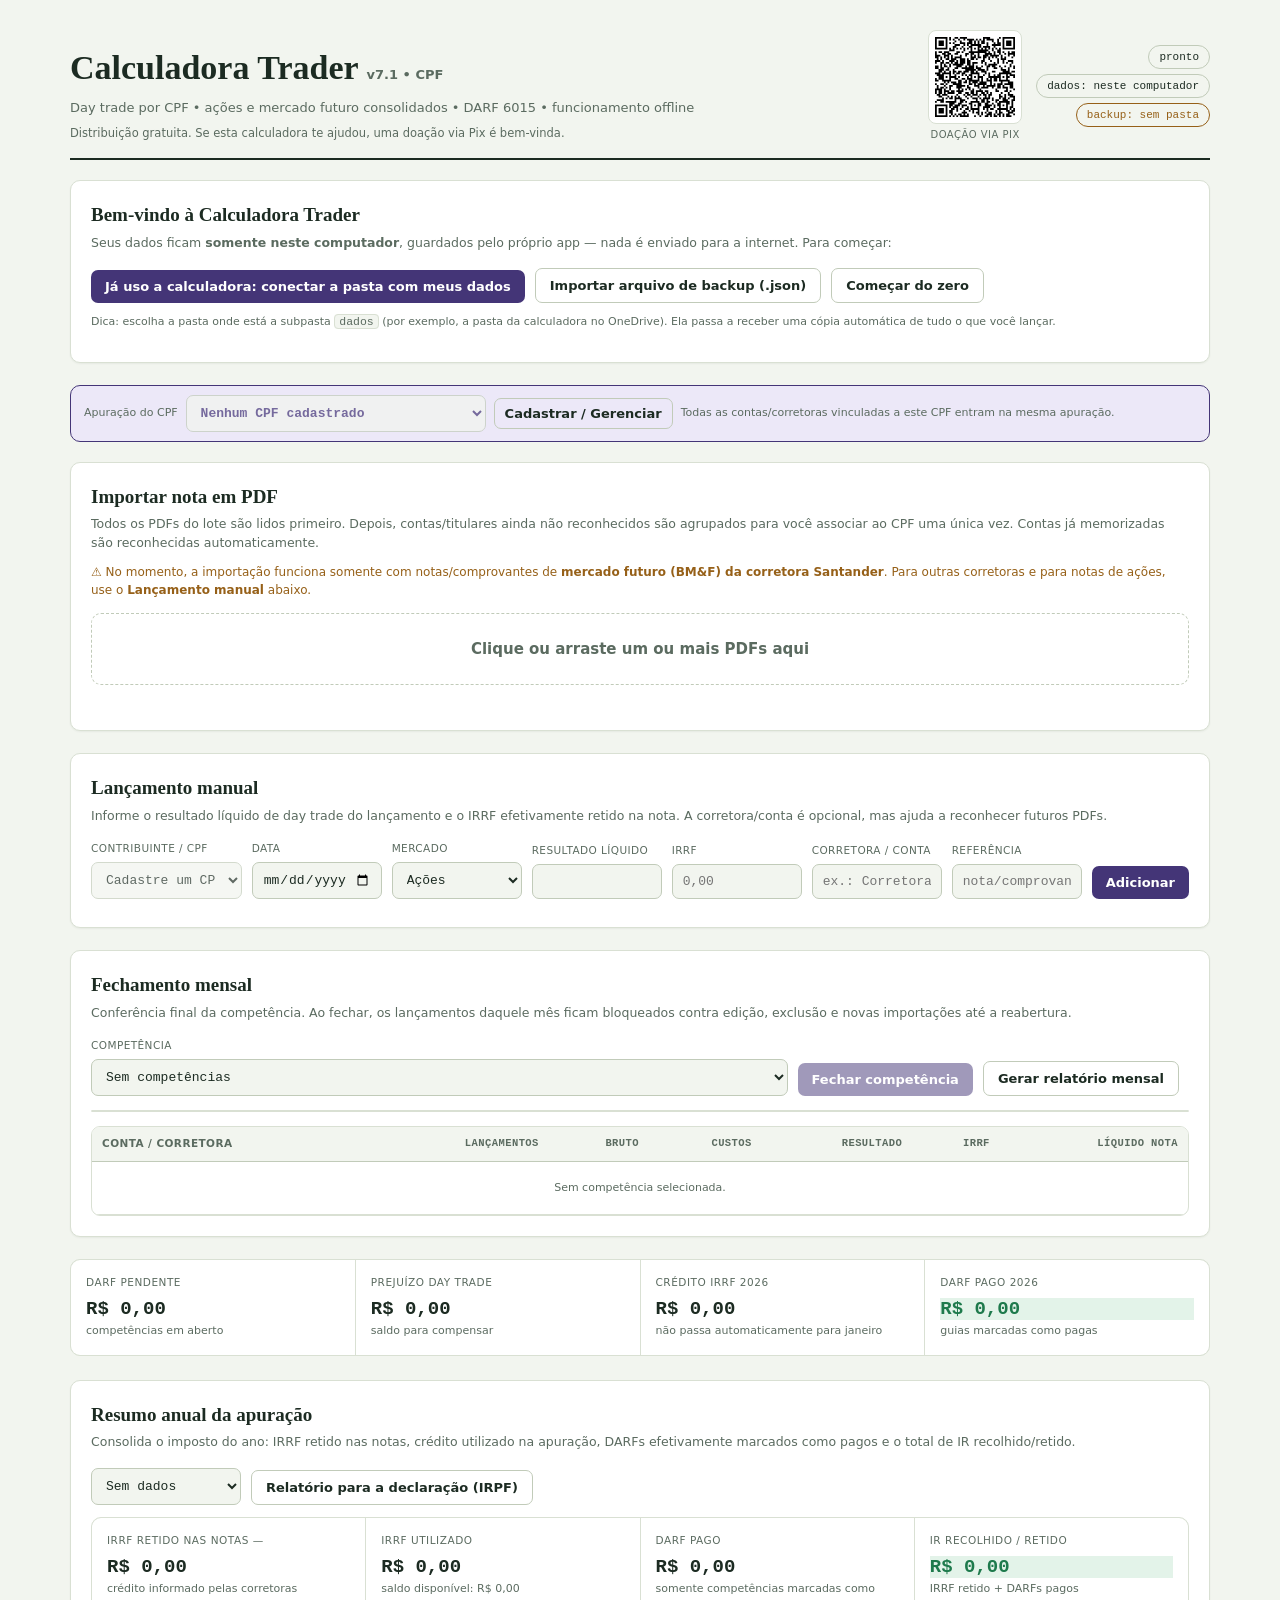
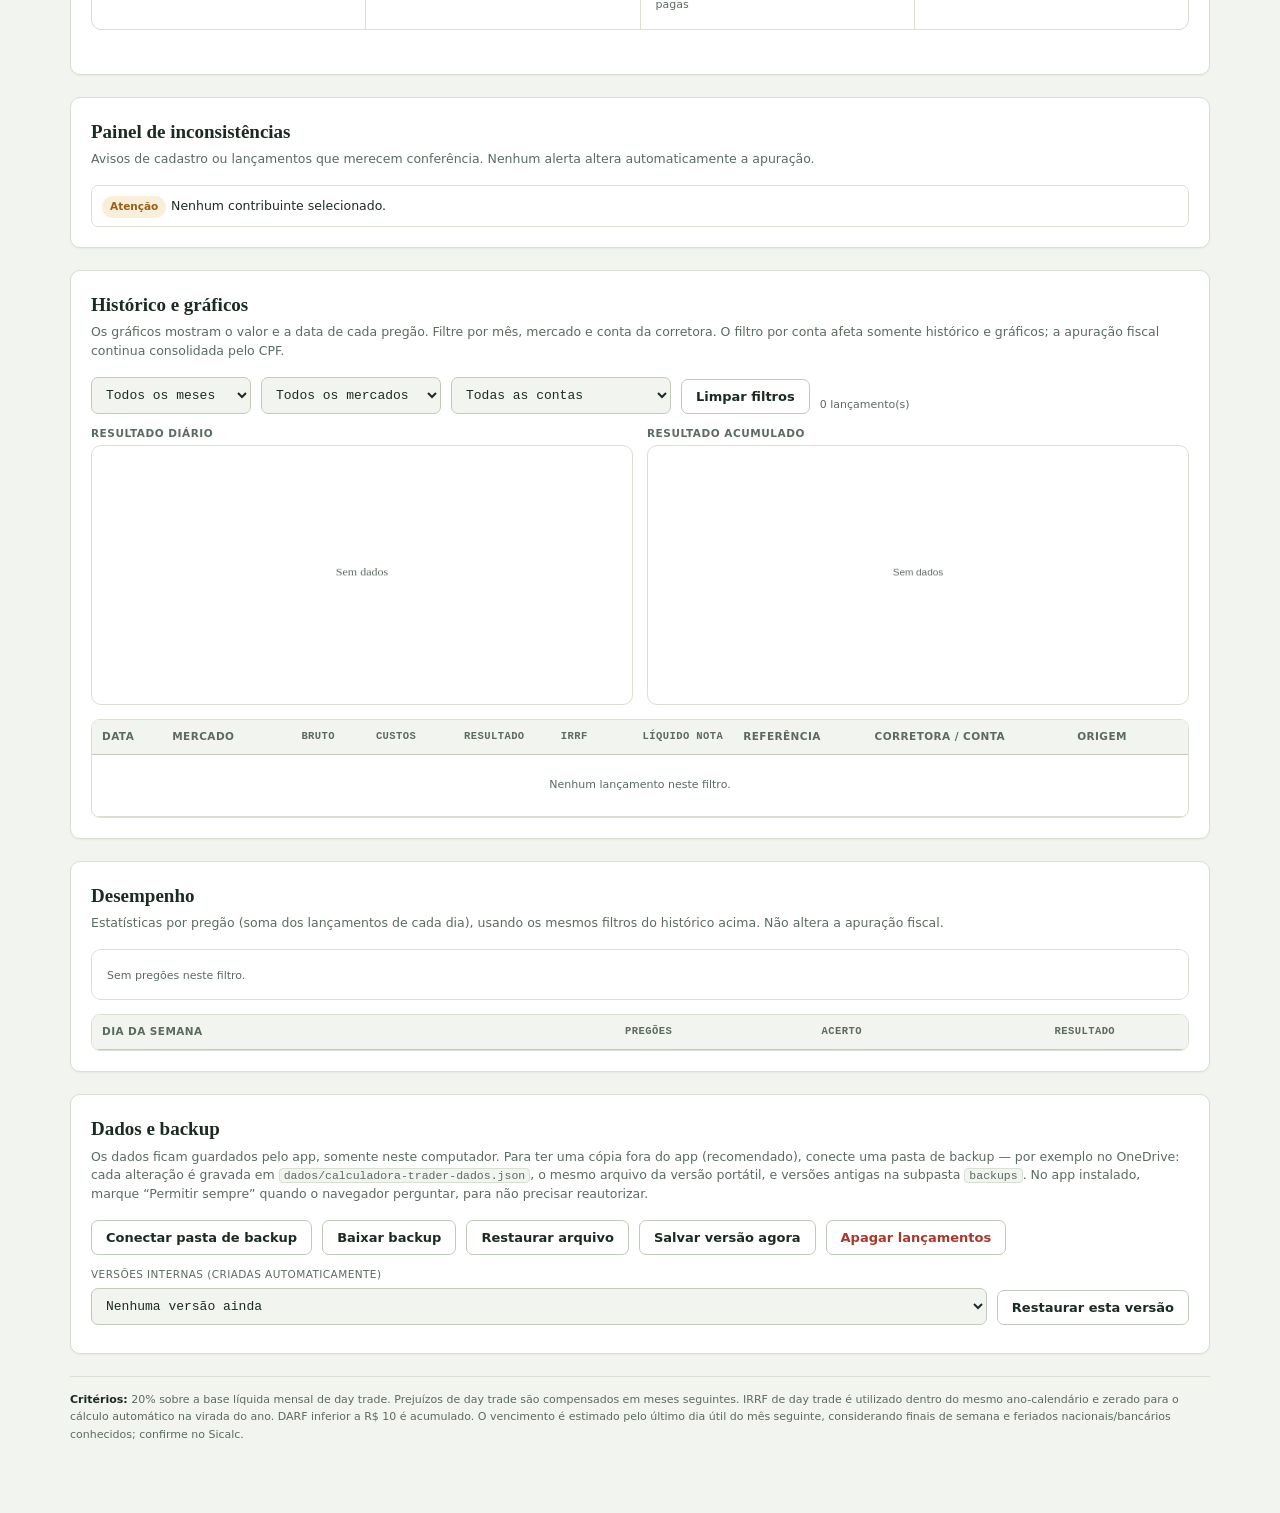
==== index.html @ 31ff2807 "Aviso no app: importação de PDF só funciona com a Santander (BM&F) Co-Authored-By: Claude Opus 5.5 <" ====
<!doctype html>
<html lang="pt-BR">
<head>
<meta charset="utf-8">
<meta name="viewport" content="width=device-width, initial-scale=1">
<title>Calculadora Trader</title>
<meta name="description" content="Apuração mensal de IR sobre day trade (ações e mercado futuro) e DARF 6015. Funciona offline; os dados ficam só no seu computador.">
<meta name="theme-color" content="#443577">
<link rel="manifest" href="manifest.webmanifest">
<link rel="icon" href="icons/icon-192.png" type="image/png">
<link rel="apple-touch-icon" href="icons/icon-192.png">
<link rel="stylesheet" href="css/app.css">
<script defer src="js/vendor/qrcode.js"></script>
<script defer src="js/vendor/pdf.min.js"></script>
<script defer src="js/util.js"></script>
<script defer src="js/state.js"></script>
<script defer src="js/fiscal.js"></script>
<script defer src="js/pdf-parser.js"></script>
<script defer src="js/reports.js"></script>
<script defer src="js/charts.js"></script>
<script defer src="js/performance.js"></script>
<script defer src="js/storage.js"></script>
<script defer src="js/ui.js"></script>
<script defer src="js/app.js"></script>
</head>
<body>
<div id="v3app">
<div class="top">
  <div style="flex:1;min-width:280px">
    <h1>Calculadora Trader <span style="font:600 13px var(--font-body);color:var(--ink-muted)">v7.1 • CPF</span></h1>
    <p class="sub">Day trade por CPF • ações e mercado futuro consolidados • DARF 6015 • funcionamento offline</p>
    <p class="sub" style="margin-top:7px;font-size:11.5px">Distribuição gratuita. Se esta calculadora te ajudou, uma doação via Pix é bem-vinda.</p>
  </div>
  <div style="display:flex;align-items:center;gap:14px">
    <div class="pix-block">
      <span id="v4-pix-qr" class="pix-qr" title="Doação via Pix"></span>
      <span class="hint">Doação via Pix</span>
    </div>
    <div style="display:flex;flex-direction:column;gap:5px;align-items:flex-end">
      <span class="pill" id="v3-top-status">pronto</span>
      <span class="pill" id="storage-status" title="Local onde os dados principais estão sendo gravados">dados: neste computador</span>
      <span class="pill" id="backup-status">backup: sem pasta</span>
      <button type="button" class="primary" id="install-btn" style="display:none;padding:6px 12px">Instalar app</button>
    </div>
  </div>
</div>
<div id="update-banner" class="activebar" style="display:none;justify-content:space-between"><span><strong>Nova versão disponível.</strong> <span class="small">Seus dados não são afetados.</span></span><button type="button" class="primary" id="update-btn">Atualizar agora</button></div>
<div id="due-banner" style="display:none;margin-bottom:20px"></div>
<div id="folder-banner" class="activebar" style="display:none;justify-content:space-between;border-color:var(--warning);background:var(--warning-soft)"><span><strong>Backup na pasta pausado.</strong> <span class="small">Seus dados estão salvos no app. Autorize a pasta para retomar a cópia automática — escolha <strong>“Permitir em todas as visitas”</strong> para não perguntar de novo.</span></span><button type="button" class="primary" id="folder-banner-btn">Autorizar pasta</button></div>
<section class="card" id="welcome" style="display:none">
  <h2>Bem-vindo à Calculadora Trader</h2>
  <p class="desc">Seus dados ficam <strong>somente neste computador</strong>, guardados pelo próprio app — nada é enviado para a internet. Para começar:</p>
  <div class="row">
    <button type="button" class="primary" id="welcome-folder">Já uso a calculadora: conectar a pasta com meus dados</button>
    <button type="button" class="ghost" id="welcome-file">Importar arquivo de backup (.json)</button>
    <button type="button" class="ghost" id="welcome-new">Começar do zero</button>
  </div>
  <p class="small" style="margin-top:10px">Dica: escolha a pasta onde está a subpasta <code>dados</code> (por exemplo, a pasta da calculadora no OneDrive). Ela passa a receber uma cópia automática de tudo o que você lançar.</p>
</section>
<div class="activebar" id="activebar" style="display:none"><span class="small">Apuração do CPF</span><select id="active-person"></select><button type="button" class="ghost" id="manage-people" style="padding:7px 10px;white-space:nowrap">Cadastrar / Gerenciar</button><span class="small">Todas as contas/corretoras vinculadas a este CPF entram na mesma apuração.</span></div>
<div id="people-modal" style="display:none;position:fixed;inset:0;z-index:500;background:rgba(0,0,0,.46);overflow:auto;padding:20px">
  <div style="width:calc(100% - 12px);max-width:960px;margin:24px auto;background:var(--paper-raised);border:1px solid var(--line);border-radius:10px;box-shadow:0 18px 55px rgba(0,0,0,.25)">
    <div style="display:flex;align-items:center;justify-content:space-between;gap:12px;padding:14px 16px;border-bottom:1px solid var(--line)">
      <div>
        <h2 style="margin:0;font-size:18px">Contribuintes / CPF</h2>
        <div class="small" style="margin-top:3px">Cadastro e gerenciamento dos contribuintes e das contas reconhecidas.</div>
      </div>
      <button type="button" class="ghost" id="people-close">Fechar</button>
    </div>
    <div style="padding:16px">
      <form id="person-form" class="row">
        <input type="hidden" id="p-edit-id">
        <div class="field" style="flex:2"><label>Nome</label><input id="p-name" required placeholder="Nome completo"></div>
        <div class="field"><label>CPF</label><input id="p-cpf" required maxlength="14" inputmode="numeric" placeholder="000.000.000-00"></div>
        <button class="primary" id="person-submit">Cadastrar</button>
        <button type="button" class="ghost" id="person-cancel" style="display:none">Cancelar</button>
      </form>
      <div id="people-msg" class="status"></div>
      <div class="scroll" style="margin-top:14px">
        <table>
          <thead><tr><th>Contribuinte</th><th>CPF</th><th>Contas reconhecidas</th><th></th></tr></thead>
          <tbody id="people-body"></tbody>
        </table>
      </div>
    </div>
  </div>
</div>
<section class="card"><h2>Importar nota em PDF</h2><p class="desc">Todos os PDFs do lote são lidos primeiro. Depois, contas/titulares ainda não reconhecidos são agrupados para você associar ao CPF uma única vez. Contas já memorizadas são reconhecidas automaticamente.</p><div class="warningline" style="font-size:12px;margin:-6px 0 14px">⚠ No momento, a importação funciona somente com notas/comprovantes de <strong>mercado futuro (BM&amp;F) da corretora Santander</strong>. Para outras corretoras e para notas de ações, use o <strong>Lançamento manual</strong> abaixo.</div><div class="drop" id="drop"><strong>Clique ou arraste um ou mais PDFs aqui</strong><input id="pdf-input" type="file" accept="application/pdf,.pdf" multiple hidden></div><div id="pdf-status" class="status"></div>
<div id="assoc-wrap" style="display:none;margin-top:16px">
  <div style="display:flex;justify-content:space-between;gap:10px;align-items:center;flex-wrap:wrap;margin-bottom:10px">
    <div><strong>Associar contas ao CPF</strong><div class="small">Uma associação vale para todos os PDFs deste mesmo titular/conta no lote e fica memorizada para as próximas importações.</div></div>
    <button type="button" class="primary" id="assoc-confirm">Confirmar associações</button>
  </div>
  <div class="scroll"><table><thead><tr><th>Titular encontrado</th><th>Conta encontrada</th><th>PDFs</th><th>Associar ao CPF</th></tr></thead><tbody id="assoc-body"></tbody></table></div>
</div>
<div id="staging-wrap" style="display:none;margin-top:15px"><div class="row" style="justify-content:space-between;margin-bottom:10px"><strong>Revisar antes de adicionar</strong><div><button type="button" class="ghost" id="stage-clear">Descartar</button> <button type="button" class="primary" id="stage-commit">Adicionar</button></div></div><div class="scroll"><table><thead><tr><th>Arquivo / identificação</th><th>CPF</th><th>Data</th><th>Mercado</th><th class="num">Resultado</th><th class="num">IRRF</th><th>Referência</th><th></th></tr></thead><tbody id="stage-body"></tbody></table></div></div></section>
<section class="card"><h2>Lançamento manual</h2><p class="desc">Informe o resultado líquido de day trade do lançamento e o IRRF efetivamente retido na nota. A corretora/conta é opcional, mas ajuda a reconhecer futuros PDFs.</p><form id="entry-form" class="row"><div class="field" style="flex:1.5"><label>Contribuinte / CPF</label><select id="f-person" required></select></div><div class="field"><label>Data</label><input id="f-date" type="date" required></div><div class="field"><label>Mercado</label><select id="f-cat"><option value="acoes">Ações</option><option value="futuros">Mercado futuro</option></select></div><div class="field"><label>Resultado líquido</label><input id="f-result" type="number" step="0.01" required></div><div class="field"><label>IRRF</label><input id="f-irrf" type="number" step="0.01" placeholder="0,00"></div><div class="field" style="flex:1.2"><label>Corretora / conta</label><input id="f-account" placeholder="ex.: Corretora 123456"></div><div class="field" style="flex:1.2"><label>Referência</label><input id="f-ref" placeholder="nota/comprovante"></div><button id="entry-btn" class="primary">Adicionar</button></form><div id="entry-msg" class="status"></div></section>
<section class="card">
  <h2>Fechamento mensal</h2>
  <p class="desc">Conferência final da competência. Ao fechar, os lançamentos daquele mês ficam bloqueados contra edição, exclusão e novas importações até a reabertura.</p>
  <div class="row" style="margin-bottom:14px">
    <div class="field"><label>Competência</label><select id="close-month" style="min-width:170px"></select></div>
    <button type="button" class="primary" id="close-toggle">Fechar competência</button>
    <button type="button" class="ghost" id="close-darf">Gerar DARF</button>
    <button type="button" class="ghost" id="close-paid">Marcar pago</button>
    <button type="button" class="ghost" id="monthly-report">Gerar relatório mensal</button>
    <span id="close-status" class="small"></span>
  </div>
  <div class="stats" id="close-stats" style="margin-bottom:14px"></div>
  <div class="scroll"><table><thead><tr><th>Conta / corretora</th><th class="num">Lançamentos</th><th class="num">Bruto</th><th class="num">Custos</th><th class="num">Resultado</th><th class="num">IRRF</th><th class="num">Líquido nota</th></tr></thead><tbody id="account-summary"></tbody></table></div>
</section>

<div class="stats" id="stats"></div>

<section class="card">
  <h2>Resumo anual da apuração</h2>
  <p class="desc">Consolida o imposto do ano: IRRF retido nas notas, crédito utilizado na apuração, DARFs efetivamente marcados como pagos e o total de IR recolhido/retido.</p>
  <div class="row" style="margin-bottom:12px"><select id="irrf-year" style="max-width:150px"></select><button type="button" class="ghost" id="irpf-report">Relatório para a declaração (IRPF)</button></div>
  <div class="stats" id="irrf-stats"></div>
</section>

<section class="card">
  <h2>Painel de inconsistências</h2>
  <p class="desc">Avisos de cadastro ou lançamentos que merecem conferência. Nenhum alerta altera automaticamente a apuração.</p>
  <div id="issues-panel"></div>
</section>

<section class="card"><h2>Histórico e gráficos</h2><p class="desc">Os gráficos mostram o valor e a data de cada pregão. Filtre por mês, mercado e conta da corretora. O filtro por conta afeta somente histórico e gráficos; a apuração fiscal continua consolidada pelo CPF.</p><div class="row" style="margin-bottom:12px"><select id="flt-month" style="max-width:160px"></select><select id="flt-cat" style="max-width:180px"><option value="">Todos os mercados</option><option value="acoes">Ações</option><option value="futuros">Mercado futuro</option></select><select id="flt-account" style="max-width:220px"><option value="">Todas as contas</option></select><button type="button" id="flt-clear" class="ghost">Limpar filtros</button><span id="count" class="small"></span></div><div class="charts"><div><div class="charttitle">Resultado diário</div><div class="chartbox"><canvas id="chart-day"></canvas></div></div><div><div class="charttitle">Resultado acumulado</div><div class="chartbox"><canvas id="chart-cum"></canvas></div></div></div><div class="scroll" style="margin-top:14px"><table><thead><tr><th>Data</th><th>Mercado</th><th class="num">Bruto</th><th class="num">Custos</th><th class="num">Resultado</th><th class="num">IRRF</th><th class="num">Líquido nota</th><th>Referência</th><th>Corretora / conta</th><th>Origem</th><th></th></tr></thead><tbody id="history"></tbody></table></div></section>
<section class="card">
  <h2>Desempenho</h2>
  <p class="desc">Estatísticas por pregão (soma dos lançamentos de cada dia), usando os mesmos filtros do histórico acima. Não altera a apuração fiscal.</p>
  <div class="stats" id="perf-stats" style="margin-bottom:14px"></div>
  <div class="scroll"><table style="min-width:520px"><thead><tr><th>Dia da semana</th><th class="num">Pregões</th><th class="num">Acerto</th><th class="num">Resultado</th><th></th></tr></thead><tbody id="perf-week"></tbody></table></div>
</section>
<section class="card"><h2>Dados e backup</h2><p class="desc">Os dados ficam guardados pelo app, somente neste computador. Para ter uma cópia fora do app (recomendado), conecte uma pasta de backup — por exemplo no OneDrive: cada alteração é gravada em <code>dados/calculadora-trader-dados.json</code>, o mesmo arquivo da versão portátil, e versões antigas na subpasta <code>backups</code>. No app instalado, marque “Permitir sempre” quando o navegador perguntar, para não precisar reautorizar.</p>
<div class="row"><button class="ghost" id="folder-btn">Conectar pasta de backup</button><button class="ghost" id="folder-forget" style="display:none">Desconectar pasta</button><button class="ghost" id="backup-out">Baixar backup</button><button class="ghost" id="backup-in">Restaurar arquivo</button><button class="ghost" id="backup-now">Salvar versão agora</button><button class="danger" id="wipe">Apagar lançamentos</button><input id="backup-file" type="file" accept="application/json,.json" hidden></div>
<div class="row" style="margin-top:12px"><div class="field" style="flex:3"><label>Versões internas (criadas automaticamente)</label><select id="snap-select"></select></div><button type="button" class="ghost" id="snap-restore">Restaurar esta versão</button></div>
<div id="backup-msg" class="small" style="margin-top:8px"></div></section>
<footer class="small" style="border-top:1px solid var(--line);padding-top:14px"><strong>Critérios:</strong> 20% sobre a base líquida mensal de day trade. Prejuízos de day trade são compensados em meses seguintes. IRRF de day trade é utilizado dentro do mesmo ano-calendário e zerado para o cálculo automático na virada do ano. DARF inferior a R$ 10 é acumulado. O vencimento é estimado pelo último dia útil do mês seguinte, considerando finais de semana e feriados nacionais/bancários conhecidos; confirme no Sicalc.</footer>
<div class="tip" id="tip"></div>
</div>
<noscript>Ative o JavaScript para usar a Calculadora Trader.</noscript>
</body>
</html>
---- css/app.css ----
/* Calculadora Trader — estilos (tokens, base e layout da interface). */
  :root{
    --paper:#F2F5EF;
    --paper-raised:#FFFFFF;
    --ink:#1C2B22;
    --ink-muted:#5B6B60;
    --line:#D9E0D3;
    --line-strong:#C1CBB9;
    --accent:#443577;
    --accent-ink:#FFFFFF;
    --accent-soft:#ECE8F8;
    --good:#1E7A4C;
    --good-soft:#E3F3E9;
    --critical:#AA372B;
    --critical-soft:#FAEAE7;
    --warning:#966018;
    --warning-soft:#F8EEDA;
    --shadow: 0 1px 2px rgba(28,43,34,0.06);
    --radius: 10px;
    --font-display: Georgia, 'Iowan Old Style', 'Palatino Linotype', 'Times New Roman', serif;
    --font-body: 'Segoe UI', -apple-system, system-ui, Roboto, Helvetica, Arial, sans-serif;
    --font-mono: Consolas, 'SF Mono', 'Cascadia Mono', 'Courier New', monospace;
  }
  @media (prefers-color-scheme: dark){
    :root{
      --paper:#12160F;
      --paper-raised:#1A211A;
      --ink:#E6ECE2;
      --ink-muted:#93A08D;
      --line:#2B342A;
      --line-strong:#3A4538;
      --accent:#BBAAF0;
      --accent-ink:#181229;
      --accent-soft:#241E3D;
      --good:#68D19C;
      --good-soft:#152A20;
      --critical:#F0968A;
      --critical-soft:#331A17;
      --warning:#E7BE72;
      --warning-soft:#332A16;
      --shadow: 0 1px 2px rgba(0,0,0,0.35);
    }
  }

  *{ box-sizing:border-box; }
  html,body{ margin:0; padding:0; }
  body{
    background:var(--paper);
    color:var(--ink);
    font-family:var(--font-body);
    font-size:15px;
    line-height:1.5;
    -webkit-font-smoothing:antialiased;
  }
  @media (prefers-reduced-motion: reduce){
    *{ animation-duration:0.001ms !important; transition-duration:0.001ms !important; }
  }

  .wrap{ max-width:960px; margin:0 auto; padding:36px 20px 80px; }

  header.letterhead{
    border-bottom:2px solid var(--ink);
    padding-bottom:18px;
    margin-bottom:28px;
    display:flex;
    justify-content:space-between;
    align-items:flex-end;
    gap:16px;
    flex-wrap:wrap;
  }
  header.letterhead h1{
    font-family:var(--font-display);
    font-weight:700;
    font-size:clamp(28px,4vw,38px);
    margin:0 0 6px;
    text-wrap:balance;
    letter-spacing:-0.01em;
  }
  header.letterhead p{ margin:0; color:var(--ink-muted); font-size:13.5px; max-width:56ch; }
  header.letterhead p.donation-note{ margin-top:8px; font-size:12px; }
  .pix-block{
    display:flex;
    flex-direction:column;
    align-items:center;
    gap:3px;
    flex-shrink:0;
  }
  .pix-block .hint{ font-size:10px; text-transform:uppercase; letter-spacing:0.05em; }
  .pix-qr{
    display:block;
    line-height:0;
    background:#fff;
    padding:6px;
    border-radius:8px;
    border:1px solid var(--line);
  }
  .pix-qr svg{ width:80px; height:80px; display:block; }
  .status-pill{
    font-family:var(--font-mono);
    font-size:11.5px;
    letter-spacing:0.03em;
    text-transform:uppercase;
    padding:5px 10px;
    border-radius:999px;
    border:1px solid var(--line-strong);
    color:var(--ink-muted);
    white-space:nowrap;
    display:inline-flex;
    align-items:center;
    gap:6px;
  }
  .status-pill .dot{ width:6px; height:6px; border-radius:50%; background:var(--ink-muted); }
  .status-pill.ok .dot{ background:var(--good); }
  .status-pill.ok{ color:var(--good); border-color:var(--good); }
  .status-pill.err .dot{ background:var(--critical); }
  .status-pill.err{ color:var(--critical); border-color:var(--critical); }

  .titular-bar{
    display:flex;
    align-items:center;
    gap:8px;
    flex-wrap:wrap;
    background:var(--accent-soft);
    border:1px solid var(--accent);
    border-radius:var(--radius);
    padding:8px 14px;
    margin-bottom:20px;
    font-size:13px;
  }
  .titular-bar select{ width:auto; font-weight:600; color:var(--accent); border-color:var(--accent); }
  .titular-bar .hint{ color:var(--ink-muted); }

  .stats{
    display:grid;
    grid-template-columns:repeat(4,1fr);
    gap:1px;
    background:var(--line);
    border:1px solid var(--line);
    border-radius:var(--radius);
    overflow:hidden;
    margin-bottom:28px;
  }
  .stat{ background:var(--paper-raised); padding:16px 16px 14px; min-width:0; }
  .stat .label{ font-size:11px; text-transform:uppercase; letter-spacing:0.05em; color:var(--ink-muted); margin-bottom:8px; }
  .stat .value{ font-family:var(--font-mono); font-variant-numeric:tabular-nums; font-size:20px; font-weight:600; white-space:nowrap; overflow:hidden; text-overflow:ellipsis; }
  .stat .value.good{ color:var(--good); }
  .stat .value.critical{ color:var(--critical); }
  .stat .sub{ font-size:11.5px; color:var(--ink-muted); margin-top:4px; }
  @media (max-width:680px){ .stats{ grid-template-columns:repeat(2,1fr); } }

  .card{
    background:var(--paper-raised);
    border:1px solid var(--line);
    border-radius:var(--radius);
    box-shadow:var(--shadow);
    padding:22px;
    margin-bottom:28px;
  }
  h2.section-title{ font-family:var(--font-display); font-size:19px; font-weight:700; margin:0 0 4px; }
  .section-sub{ color:var(--ink-muted); font-size:13px; margin:0 0 18px; }
  .section-sub code, .hint code{ font-family:var(--font-mono); background:var(--paper); border:1px solid var(--line); border-radius:4px; padding:1px 5px; font-size:12px; }

  .dropzone{
    border:1.5px dashed var(--line-strong);
    border-radius:var(--radius);
    padding:26px 20px;
    text-align:center;
    color:var(--ink-muted);
    font-size:13.5px;
    cursor:pointer;
    transition:border-color .15s, background .15s;
  }
  .dropzone:hover, .dropzone.dragover{ border-color:var(--accent); background:var(--accent-soft); color:var(--ink); }
  .dropzone strong{ color:var(--ink); }
  .dropzone input{ display:none; }

  #pdf-status{ font-size:12.5px; color:var(--ink-muted); margin-top:10px; min-height:1.4em; }
  #pdf-status.err{ color:var(--critical); }

  form#entry-form{
    display:grid;
    grid-template-columns:1.4fr 1.1fr 1fr 1.2fr 1.2fr 1.6fr auto;
    gap:12px;
    align-items:end;
  }
  @media (max-width:1100px){ form#entry-form{ grid-template-columns:1fr 1fr 1fr; } }
  @media (max-width:820px){ form#entry-form{ grid-template-columns:1fr 1fr; } }
  .field{ display:flex; flex-direction:column; gap:6px; min-width:0; }
  .field label{ font-size:11.5px; text-transform:uppercase; letter-spacing:0.04em; color:var(--ink-muted); }
  input, select{
    font-family:var(--font-mono);
    font-size:14px;
    padding:9px 10px;
    border:1px solid var(--line-strong);
    border-radius:7px;
    background:var(--paper);
    color:var(--ink);
    width:100%;
  }
  input:focus, select:focus, button:focus-visible{ outline:2px solid var(--accent); outline-offset:1px; }
  select{ font-family:var(--font-body); }
  .hint{ font-size:11px; color:var(--ink-muted); font-family:var(--font-body); }

  button{
    font-family:var(--font-body);
    font-weight:600;
    font-size:13.5px;
    border:none;
    border-radius:7px;
    padding:10px 16px;
    cursor:pointer;
  }
  button.primary{ background:var(--accent); color:var(--accent-ink); }
  button.primary:hover{ filter:brightness(1.06); }
  button.primary:disabled{ opacity:.5; cursor:not-allowed; }
  button.ghost{ background:transparent; border:1px solid var(--line-strong); color:var(--ink); padding:6px 10px; font-size:12.5px; font-weight:500; }
  button.ghost:hover{ border-color:var(--accent); color:var(--accent); }
  button.danger-ghost{ background:transparent; border:1px solid var(--line-strong); color:var(--critical); padding:6px 10px; font-size:12.5px; font-weight:500; }
  button.danger-ghost:hover{ border-color:var(--critical); background:var(--critical-soft); }

  .table-scroll{ overflow-x:auto; border:1px solid var(--line); border-radius:var(--radius); }
  table{ border-collapse:collapse; width:100%; min-width:760px; }
  thead th{
    text-align:left; font-size:11px; text-transform:uppercase; letter-spacing:0.04em;
    color:var(--ink-muted); padding:10px 12px; border-bottom:1px solid var(--line-strong);
    background:var(--paper); white-space:nowrap;
  }
  tbody td{ padding:8px 10px; border-bottom:1px solid var(--line); font-size:13.5px; vertical-align:middle; }
  tbody tr:last-child td{ border-bottom:none; }
  tbody tr:hover{ background:var(--paper); }
  td.num, th.num{ font-family:var(--font-mono); font-variant-numeric:tabular-nums; text-align:right; white-space:nowrap; }
  td.neg{ color:var(--critical); }
  td.pos{ color:var(--good); }
  td.nowrap{ white-space:nowrap; }

  .cat-chip{ display:inline-block; font-size:11px; font-weight:600; padding:2px 8px; border-radius:999px; text-transform:uppercase; letter-spacing:0.03em; }
  .cat-chip.acoes{ background:var(--accent-soft); color:var(--accent); }
  .cat-chip.futuros{ background:var(--warning-soft); color:var(--warning); }

  .origin-chip{ display:inline-block; font-size:10.5px; font-weight:600; padding:1px 7px; border-radius:999px; background:var(--paper); border:1px solid var(--line-strong); color:var(--ink-muted); }

  .badge{ display:inline-flex; align-items:center; gap:5px; font-size:11.5px; font-weight:600; padding:3px 9px; border-radius:999px; white-space:nowrap; }
  .badge.pago{ background:var(--good-soft); color:var(--good); }
  .badge.pendente{ background:var(--critical-soft); color:var(--critical); }
  .badge.minimo{ background:var(--warning-soft); color:var(--warning); }
  .badge.isento{ background:var(--paper); color:var(--ink-muted); border:1px solid var(--line-strong); }

  .row-actions{ display:flex; gap:6px; }
  .empty{ padding:28px 20px; text-align:center; color:var(--ink-muted); font-size:13.5px; }
  .toolbar{ display:flex; justify-content:space-between; align-items:center; gap:12px; margin-bottom:14px; flex-wrap:wrap; }
  .toolbar select{ width:auto; }

  .chart-row{ display:grid; grid-template-columns:1fr 1fr; gap:16px; margin-bottom:8px; }
  @media (max-width:720px){ .chart-row{ grid-template-columns:1fr; } }
  .chart-block{ min-width:0; }
  .chart-title{ font-size:11px; font-weight:600; color:var(--ink-muted); text-transform:uppercase; letter-spacing:0.05em; margin-bottom:6px; }
  .chart-wrap{
    border:1px solid var(--line);
    border-radius:var(--radius);
    padding:10px 6px 4px;
    background:var(--paper-raised);
  }
  .chart-wrap canvas{ display:block; width:100%; height:160px; cursor:crosshair; }
  .chart-legend{ display:flex; gap:14px; margin:8px 0 4px; font-size:11.5px; color:var(--ink-muted); }
  .legend-dot{ display:inline-block; width:9px; height:9px; border-radius:50%; margin:0 5px 0 0; vertical-align:middle; }
  .chart-tooltip{
    position:fixed;
    pointer-events:none;
    z-index:80;
    display:none;
    background:var(--ink);
    color:var(--paper-raised);
    font-family:var(--font-mono);
    font-size:12px;
    line-height:1.5;
    padding:6px 10px;
    border-radius:6px;
    box-shadow:0 6px 16px rgba(0,0,0,0.2);
    white-space:nowrap;
  }
  .chart-tooltip .tt-value{ font-weight:600; }

  .staging-warn{ font-size:11.5px; color:var(--warning); margin-top:3px; }
  .staging-file{ font-size:11px; color:var(--ink-muted); }

  .backup-row{ display:flex; gap:10px; flex-wrap:wrap; align-items:center; }
  #backup-status{ font-size:12.5px; color:var(--ink-muted); }
  #backup-status.err{ color:var(--critical); }
  #backup-status.ok{ color:var(--good); }

  footer{ border-top:1px solid var(--line); margin-top:8px; padding-top:18px; color:var(--ink-muted); font-size:12px; line-height:1.6; }
  footer strong{ color:var(--ink); }

  #v3app{max-width:1180px;margin:0 auto;padding:30px 20px 70px;font-family:'Segoe UI',system-ui,sans-serif;color:var(--ink);}
  #v3app *{box-sizing:border-box} #v3app h1{font-family:var(--font-display);font-size:34px;margin:0 0 5px}
  #v3app .top{display:flex;justify-content:space-between;gap:18px;align-items:flex-end;border-bottom:2px solid var(--ink);padding-bottom:16px;margin-bottom:20px;flex-wrap:wrap}
  #v3app .sub{color:var(--ink-muted);font-size:13px;margin:0} #v3app .pill{font:11px var(--font-mono);border:1px solid var(--line-strong);border-radius:999px;padding:5px 10px}
  #v3app .activebar{display:flex;gap:8px;align-items:center;flex-wrap:wrap;background:var(--accent-soft);border:1px solid var(--accent);border-radius:10px;padding:9px 13px;margin-bottom:20px}
  #v3app .activebar select{width:auto;min-width:300px;font-weight:600;color:var(--accent)}
  #v3app .stats{display:grid;grid-template-columns:repeat(4,1fr);gap:1px;background:var(--line);border:1px solid var(--line);border-radius:10px;overflow:hidden;margin-bottom:24px}
  #v3app .stat{background:var(--paper-raised);padding:15px}.stat .k{font-size:10.5px;text-transform:uppercase;letter-spacing:.05em;color:var(--ink-muted)}.stat .v{font:600 19px var(--font-mono);margin-top:7px}.stat .s{font-size:11px;color:var(--ink-muted);margin-top:3px}
  #v3app .card{background:var(--paper-raised);border:1px solid var(--line);border-radius:10px;padding:20px;margin-bottom:22px;box-shadow:var(--shadow)}
  #v3app h2{font-family:var(--font-display);font-size:19px;margin:0 0 4px} #v3app .desc{font-size:12.5px;color:var(--ink-muted);margin:0 0 16px}
  #v3app .row{display:flex;gap:10px;align-items:end;flex-wrap:wrap} #v3app .field{display:flex;flex-direction:column;gap:5px;min-width:130px;flex:1}.field label{font-size:10.5px;text-transform:uppercase;letter-spacing:.04em;color:var(--ink-muted)}
  #v3app input,#v3app select{font:13px var(--font-mono);padding:9px 10px;border:1px solid var(--line-strong);border-radius:7px;background:var(--paper);color:var(--ink);width:100%}
  #v3app button{font:600 13px var(--font-body);border:0;border-radius:7px;padding:9px 14px;cursor:pointer} #v3app .primary{background:var(--accent);color:var(--accent-ink)} #v3app .ghost{background:transparent;color:var(--ink);border:1px solid var(--line-strong)} #v3app .danger{background:transparent;color:var(--critical);border:1px solid var(--line-strong)}
  #v3app .scroll{overflow:auto;border:1px solid var(--line);border-radius:9px} #v3app table{border-collapse:collapse;width:100%;min-width:820px} #v3app th{font-size:10.5px;text-transform:uppercase;letter-spacing:.04em;text-align:left;color:var(--ink-muted);padding:9px 10px;background:var(--paper);border-bottom:1px solid var(--line-strong);white-space:nowrap} #v3app td{font-size:13px;padding:8px 10px;border-bottom:1px solid var(--line);vertical-align:middle} #v3app .num{text-align:right;font-family:var(--font-mono);white-space:nowrap}.pos{color:var(--good)}.neg{color:var(--critical)}
  #v3app .badge{display:inline-block;padding:3px 8px;border-radius:999px;font-size:10.5px;font-weight:600;white-space:nowrap}.ok{background:var(--good-soft);color:var(--good)}.bad{background:var(--critical-soft);color:var(--critical)}.warn{background:var(--warning-soft);color:var(--warning)}.neutral{background:var(--paper);border:1px solid var(--line-strong);color:var(--ink-muted)}
  #v3app .drop{border:1.5px dashed var(--line-strong);border-radius:10px;padding:24px;text-align:center;color:var(--ink-muted);cursor:pointer}.drop.drag{border-color:var(--accent);background:var(--accent-soft)} #v3app .status{font-size:12px;color:var(--ink-muted);margin-top:8px}.status.err{color:var(--critical)}
  #v3app .charts{display:grid;grid-template-columns:1fr 1fr;gap:14px} #v3app .chartbox{border:1px solid var(--line);border-radius:10px;padding:9px;background:var(--paper-raised)} #v3app .charttitle{font-size:10.5px;font-weight:700;text-transform:uppercase;letter-spacing:.05em;color:var(--ink-muted);margin-bottom:4px} #v3app canvas{display:block;width:100%;height:240px}
  #v3app .tip{position:fixed;z-index:9999;display:none;pointer-events:none;background:var(--ink);color:var(--paper-raised);font:12px var(--font-mono);padding:6px 9px;border-radius:6px;white-space:nowrap}
  #v3app .small{font-size:11px;color:var(--ink-muted)} #v3app .warningline{font-size:11px;color:var(--warning);margin-top:4px}
  @media(max-width:760px){#v3app .stats{grid-template-columns:1fr 1fr}#v3app .charts{grid-template-columns:1fr}#v3app .activebar select{min-width:0;width:100%}}
  #v3app .warn-pill{color:var(--warning);border-color:var(--warning)}
  #v3app code{font-family:var(--font-mono);font-size:11.5px;background:var(--paper);border:1px solid var(--line);border-radius:4px;padding:0 4px}
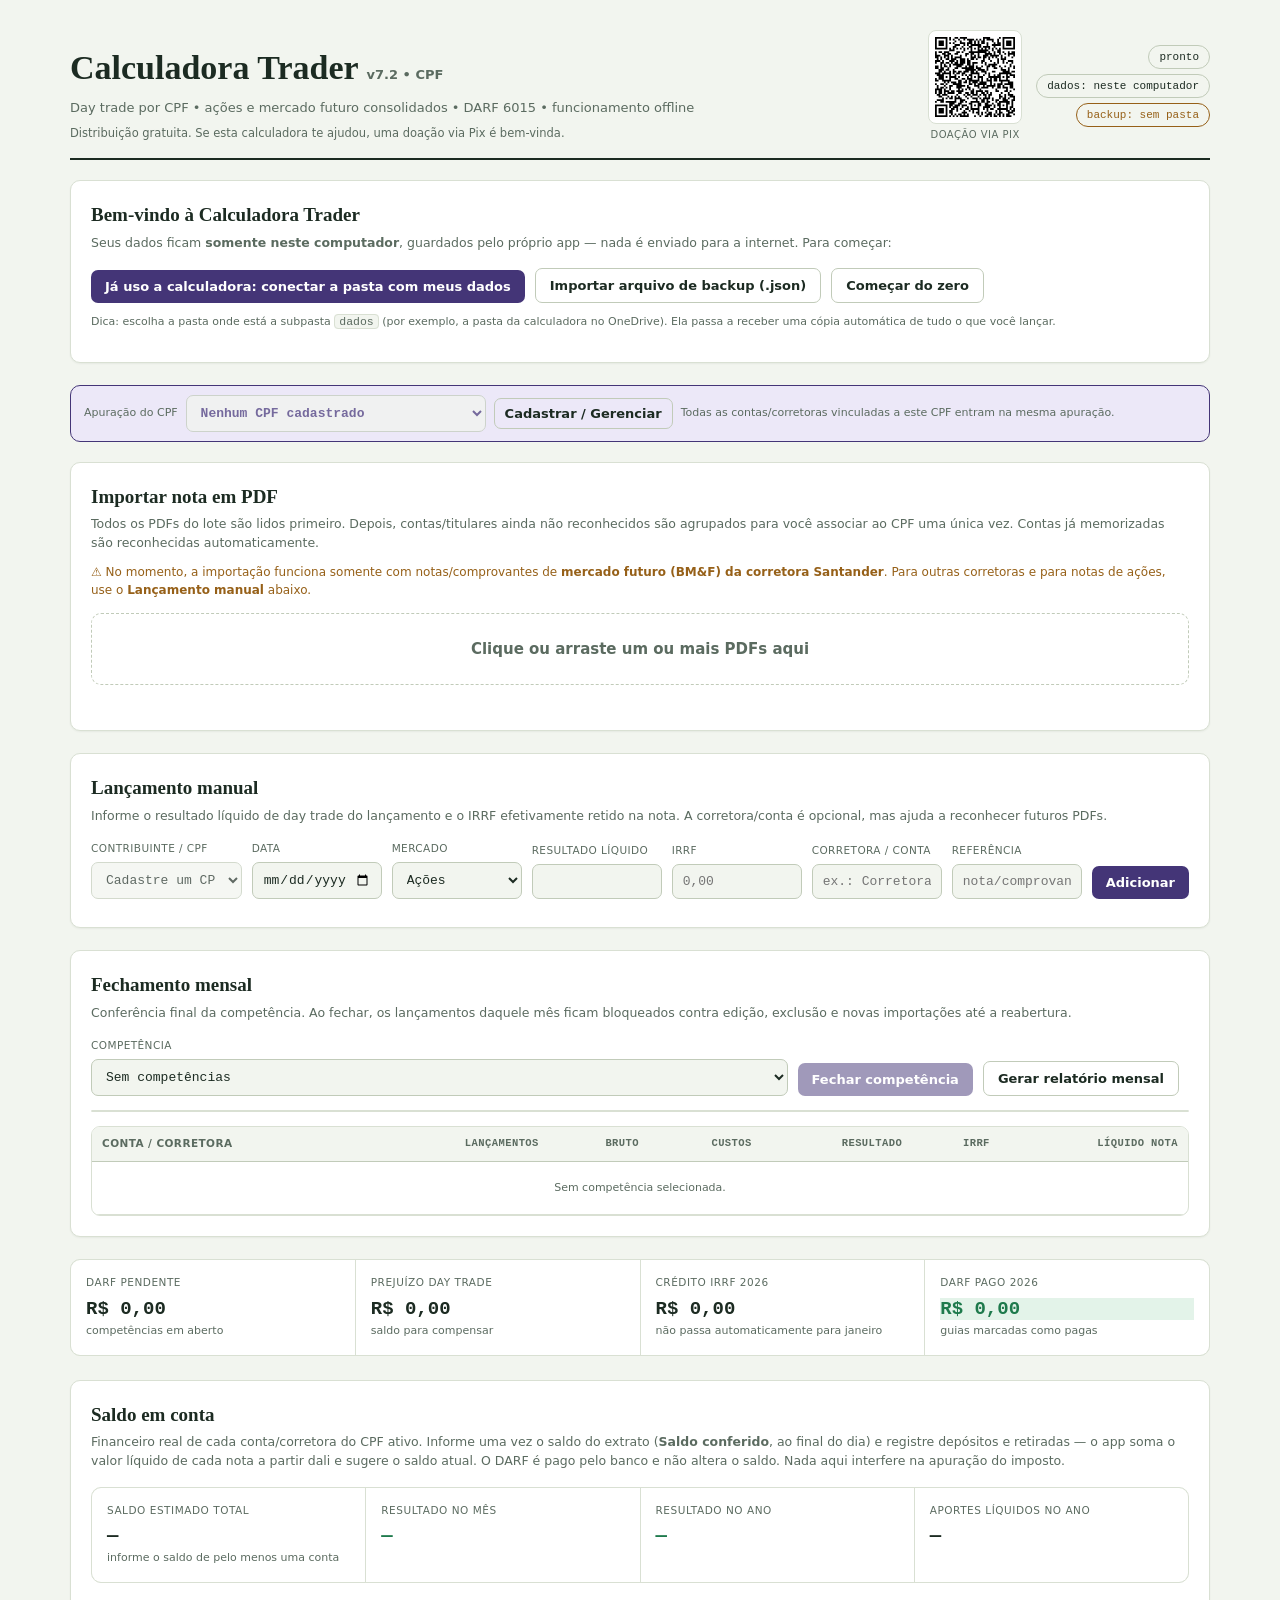
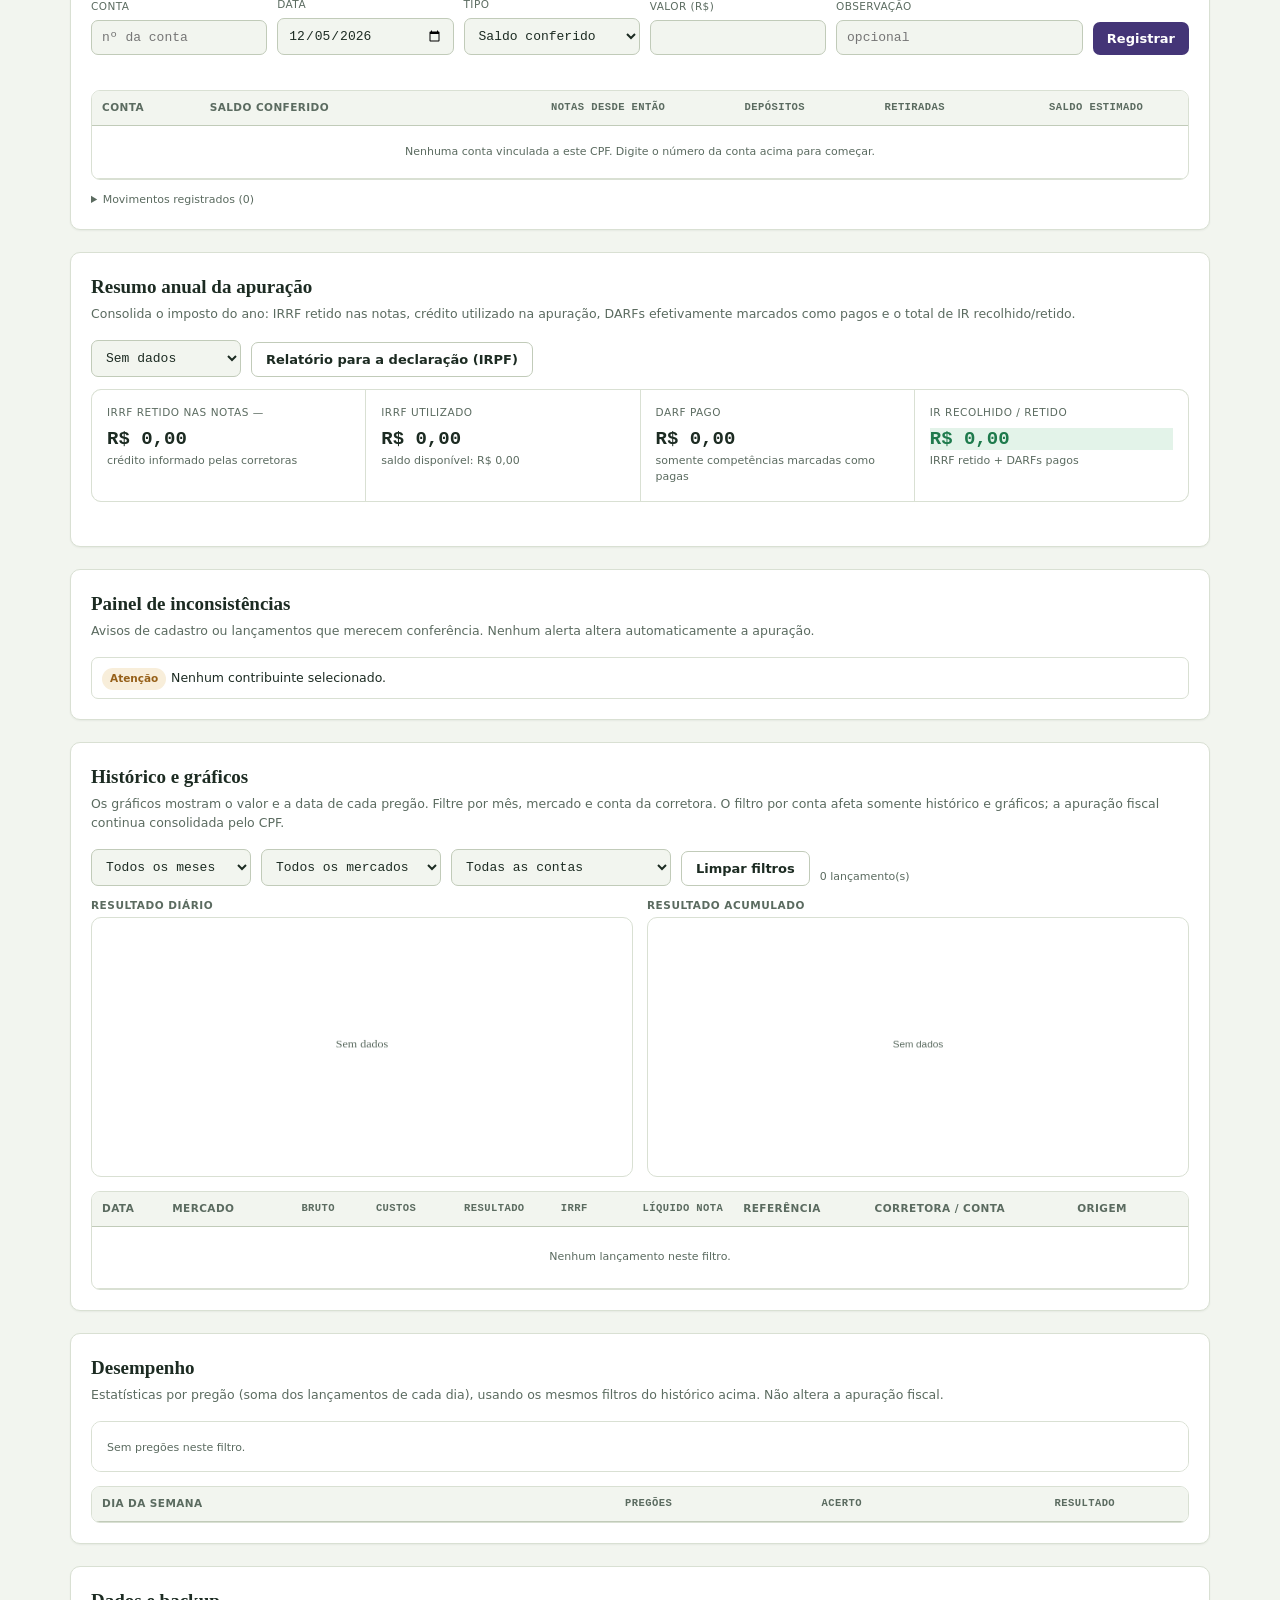
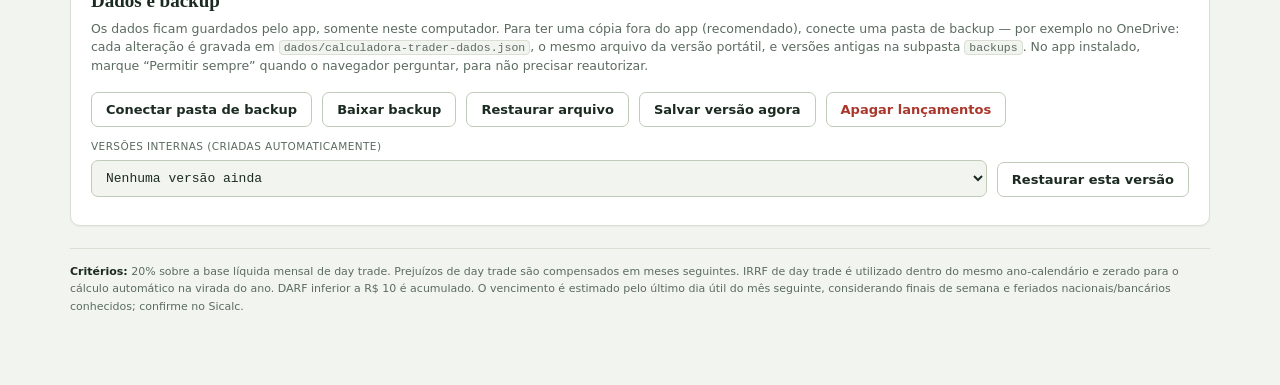
==== commit befc5696: "v7.2: saldo em conta por corretora e rentabilidade - Saldo conferido (extrato), depósitos e retirada" ====
--- a/index.html
+++ b/index.html
@@ -19,6 +19,7 @@
 <script defer src="js/reports.js"></script>
 <script defer src="js/charts.js"></script>
 <script defer src="js/performance.js"></script>
+<script defer src="js/cash.js"></script>
 <script defer src="js/storage.js"></script>
 <script defer src="js/ui.js"></script>
 <script defer src="js/app.js"></script>
@@ -27,7 +28,7 @@
 <div id="v3app">
 <div class="top">
   <div style="flex:1;min-width:280px">
-    <h1>Calculadora Trader <span style="font:600 13px var(--font-body);color:var(--ink-muted)">v7.1 • CPF</span></h1>
+    <h1>Calculadora Trader <span style="font:600 13px var(--font-body);color:var(--ink-muted)">v7.2 • CPF</span></h1>
     <p class="sub">Day trade por CPF • ações e mercado futuro consolidados • DARF 6015 • funcionamento offline</p>
     <p class="sub" style="margin-top:7px;font-size:11.5px">Distribuição gratuita. Se esta calculadora te ajudou, uma doação via Pix é bem-vinda.</p>
   </div>
@@ -78,7 +79,7 @@
       <div id="people-msg" class="status"></div>
       <div class="scroll" style="margin-top:14px">
         <table>
-          <thead><tr><th>Contribuinte</th><th>CPF</th><th>Contas reconhecidas</th><th></th></tr></thead>
+          <thead><tr><th>Contribuinte</th><th>CPF</th><th>Contas reconhecidas</th><th class="num">Saldo estimado</th><th></th></tr></thead>
           <tbody id="people-body"></tbody>
         </table>
       </div>
@@ -112,6 +113,25 @@
 
 <div class="stats" id="stats"></div>
 
+<section class="card" id="cash-card">
+  <h2>Saldo em conta</h2>
+  <p class="desc">Financeiro real de cada conta/corretora do CPF ativo. Informe uma vez o saldo do extrato (<strong>Saldo conferido</strong>, ao final do dia) e registre depósitos e retiradas — o app soma o valor líquido de cada nota a partir dali e sugere o saldo atual. O DARF é pago pelo banco e não altera o saldo. Nada aqui interfere na apuração do imposto.</p>
+  <div class="stats" id="cash-stats" style="margin-bottom:14px"></div>
+  <form id="cash-form" class="row">
+    <div class="field"><label>Conta</label><input id="c-account" list="c-accounts" inputmode="numeric" placeholder="nº da conta" required><datalist id="c-accounts"></datalist></div>
+    <div class="field"><label>Data</label><input id="c-date" type="date" required></div>
+    <div class="field"><label>Tipo</label><select id="c-type"><option value="saldo">Saldo conferido</option><option value="deposito">Depósito</option><option value="retirada">Retirada</option></select></div>
+    <div class="field"><label>Valor (R$)</label><input id="c-amount" type="number" step="0.01" min="0" required></div>
+    <div class="field" style="flex:1.4"><label>Observação</label><input id="c-note" placeholder="opcional"></div>
+    <button class="primary" id="cash-btn">Registrar</button>
+  </form>
+  <div id="cash-hint" class="small" style="margin:8px 0 12px;min-height:1.4em"></div>
+  <div class="scroll"><table><thead><tr><th>Conta</th><th>Saldo conferido</th><th class="num">Notas desde então</th><th class="num">Depósitos</th><th class="num">Retiradas</th><th class="num">Saldo estimado</th><th></th></tr></thead><tbody id="cash-body"></tbody></table></div>
+  <details style="margin-top:12px"><summary class="small" id="cash-moves-title" style="cursor:pointer">Movimentos registrados</summary>
+    <div class="scroll" style="margin-top:8px"><table style="min-width:620px"><thead><tr><th>Data</th><th>Conta</th><th>Tipo</th><th class="num">Valor</th><th>Observação</th><th></th></tr></thead><tbody id="cash-moves"></tbody></table></div>
+  </details>
+</section>
+
 <section class="card">
   <h2>Resumo anual da apuração</h2>
   <p class="desc">Consolida o imposto do ano: IRRF retido nas notas, crédito utilizado na apuração, DARFs efetivamente marcados como pagos e o total de IR recolhido/retido.</p>
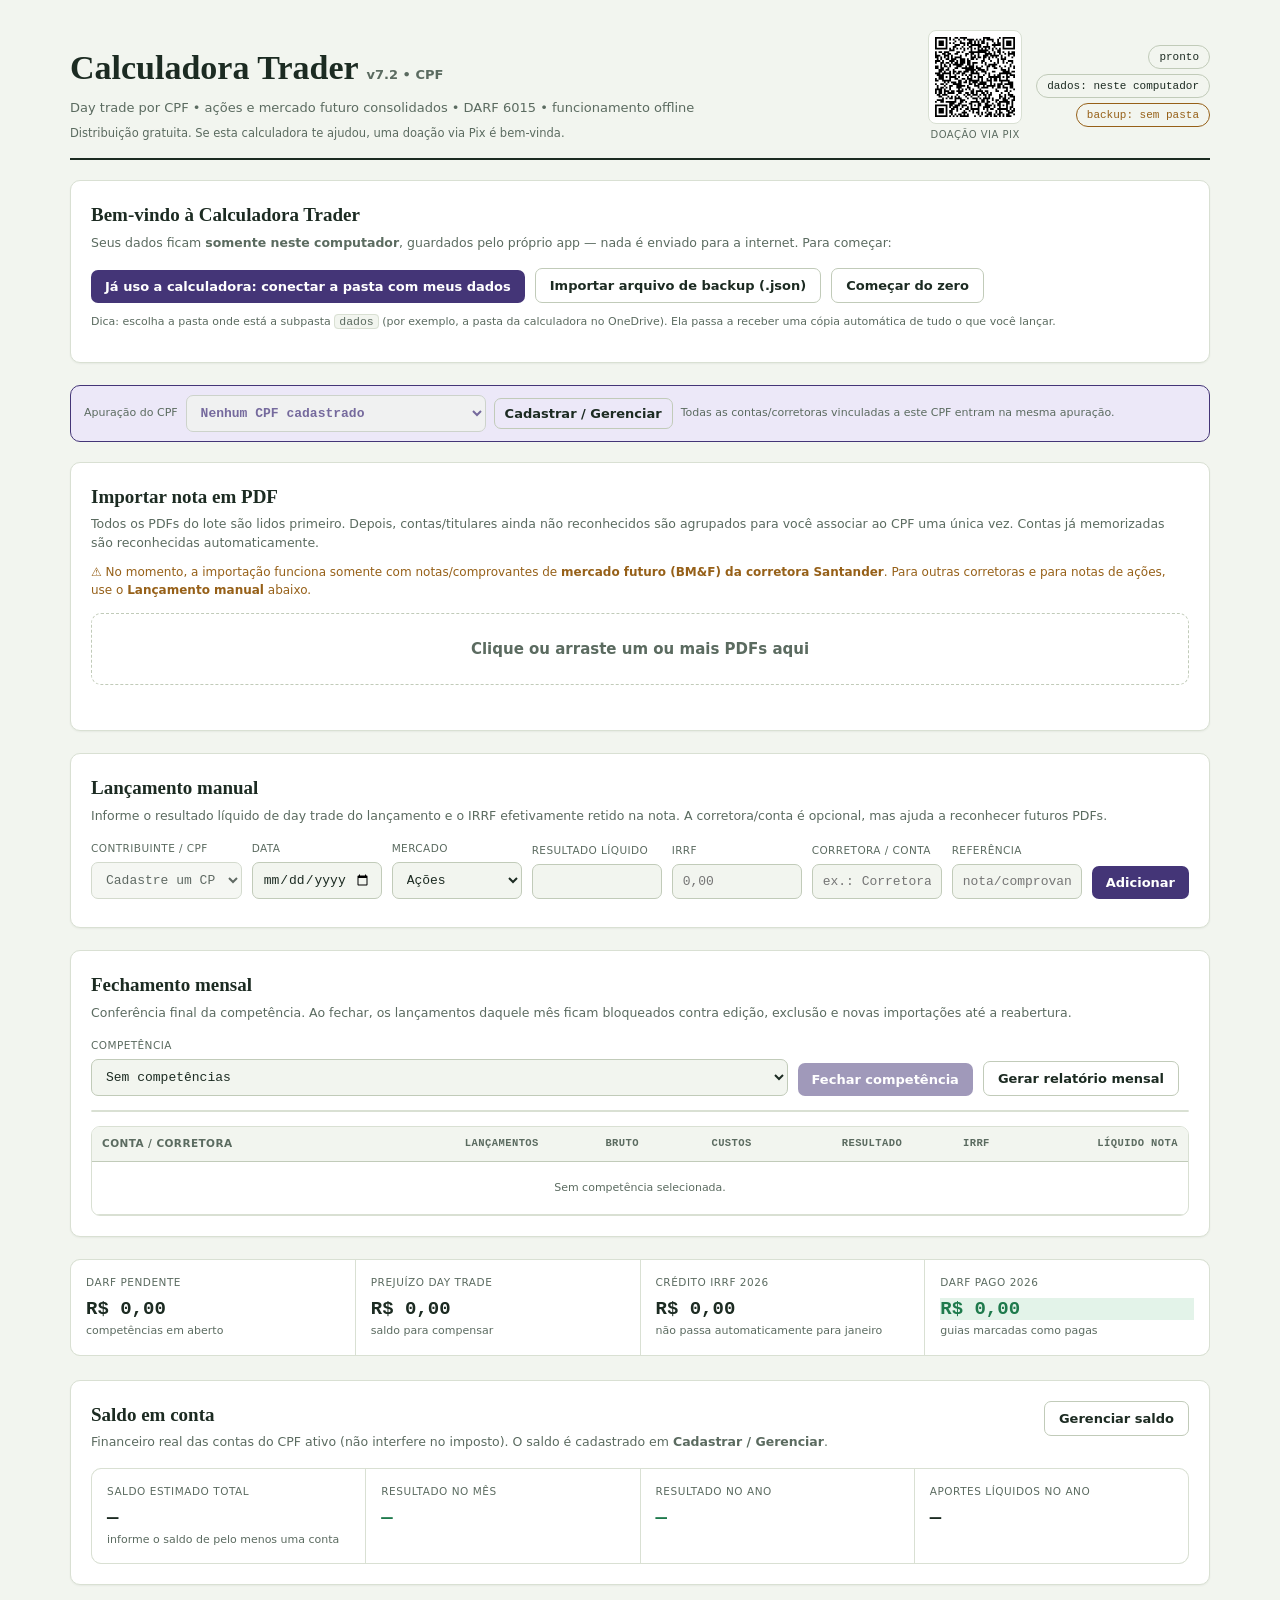
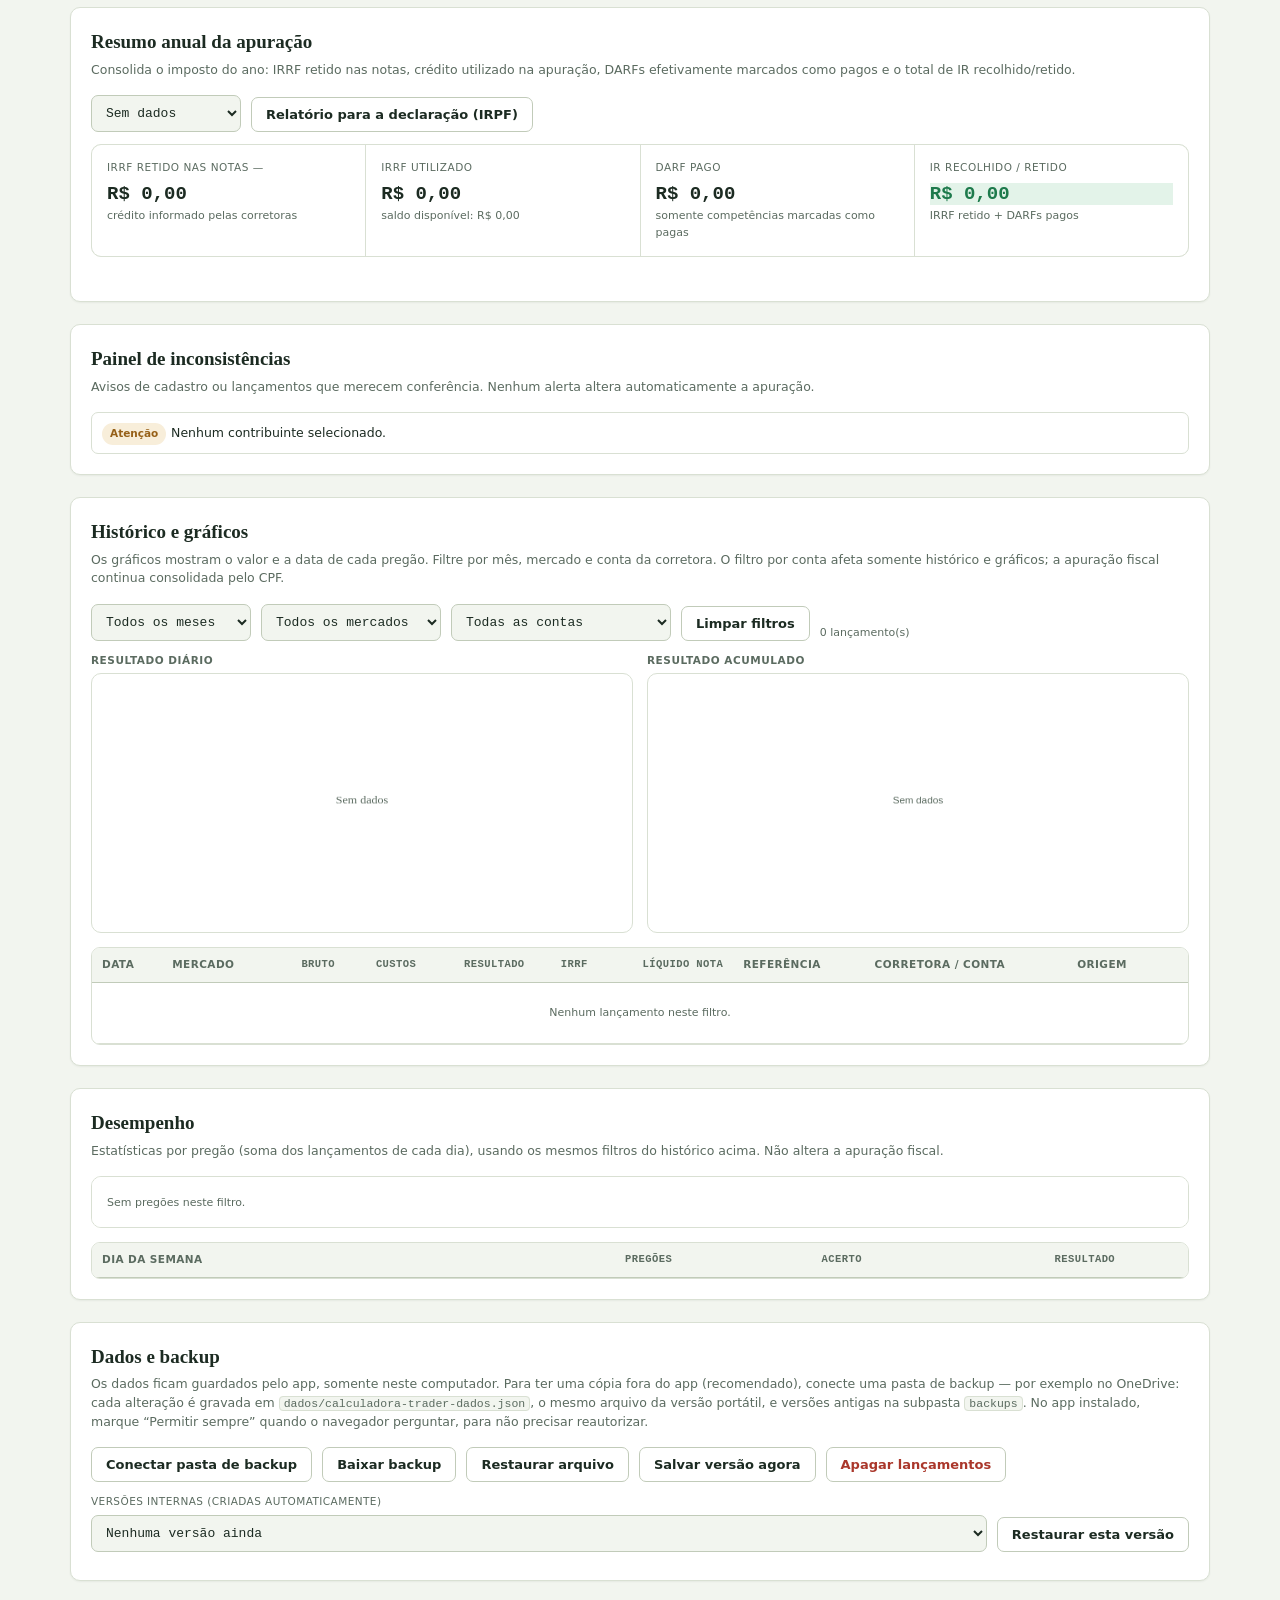
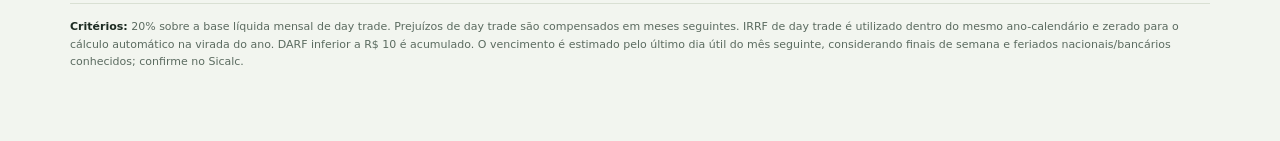
==== commit 500dbbb6: "Saldo em conta passa a ser cadastrado em "Cadastrar / Gerenciar" - Formulário, contas e movimentos f" ====
--- a/index.html
+++ b/index.html
@@ -83,6 +83,26 @@
           <tbody id="people-body"></tbody>
         </table>
       </div>
+      <div id="cash-manage" style="margin-top:22px;padding-top:16px;border-top:1px solid var(--line)">
+        <div style="display:flex;justify-content:space-between;align-items:flex-end;gap:12px;flex-wrap:wrap;margin-bottom:6px">
+          <div><h2 style="margin:0;font-size:17px">Saldo em conta</h2>
+          <div class="small" style="margin-top:3px;max-width:62ch">Informe uma vez o saldo do extrato (<strong>Saldo conferido</strong>, ao final do dia) e registre depósitos e retiradas. O app soma o líquido de cada nota e sugere o saldo atual. O DARF é pago pelo banco e não altera o saldo.</div></div>
+          <div class="field" style="flex:0 1 320px"><label>Contribuinte</label><select id="cash-person"></select></div>
+        </div>
+        <form id="cash-form" class="row">
+          <div class="field"><label>Conta</label><input id="c-account" list="c-accounts" inputmode="numeric" placeholder="nº da conta" required><datalist id="c-accounts"></datalist></div>
+          <div class="field"><label>Data</label><input id="c-date" type="date" required></div>
+          <div class="field"><label>Tipo</label><select id="c-type"><option value="saldo">Saldo conferido</option><option value="deposito">Depósito</option><option value="retirada">Retirada</option></select></div>
+          <div class="field"><label>Valor (R$)</label><input id="c-amount" type="number" step="0.01" min="0" required></div>
+          <div class="field" style="flex:1.4"><label>Observação</label><input id="c-note" placeholder="opcional"></div>
+          <button class="primary" id="cash-btn">Registrar</button>
+        </form>
+        <div id="cash-hint" class="small" style="margin:8px 0 12px;min-height:1.4em"></div>
+        <div class="scroll"><table><thead><tr><th>Conta</th><th>Saldo conferido</th><th class="num">Notas desde então</th><th class="num">Depósitos</th><th class="num">Retiradas</th><th class="num">Saldo estimado</th><th></th></tr></thead><tbody id="cash-body"></tbody></table></div>
+        <details style="margin-top:12px"><summary class="small" id="cash-moves-title" style="cursor:pointer">Movimentos registrados</summary>
+          <div class="scroll" style="margin-top:8px"><table style="min-width:620px"><thead><tr><th>Data</th><th>Conta</th><th>Tipo</th><th class="num">Valor</th><th>Observação</th><th></th></tr></thead><tbody id="cash-moves"></tbody></table></div>
+        </details>
+      </div>
     </div>
   </div>
 </div>
@@ -114,22 +134,11 @@
 <div class="stats" id="stats"></div>
 
 <section class="card" id="cash-card">
-  <h2>Saldo em conta</h2>
-  <p class="desc">Financeiro real de cada conta/corretora do CPF ativo. Informe uma vez o saldo do extrato (<strong>Saldo conferido</strong>, ao final do dia) e registre depósitos e retiradas — o app soma o valor líquido de cada nota a partir dali e sugere o saldo atual. O DARF é pago pelo banco e não altera o saldo. Nada aqui interfere na apuração do imposto.</p>
-  <div class="stats" id="cash-stats" style="margin-bottom:14px"></div>
-  <form id="cash-form" class="row">
-    <div class="field"><label>Conta</label><input id="c-account" list="c-accounts" inputmode="numeric" placeholder="nº da conta" required><datalist id="c-accounts"></datalist></div>
-    <div class="field"><label>Data</label><input id="c-date" type="date" required></div>
-    <div class="field"><label>Tipo</label><select id="c-type"><option value="saldo">Saldo conferido</option><option value="deposito">Depósito</option><option value="retirada">Retirada</option></select></div>
-    <div class="field"><label>Valor (R$)</label><input id="c-amount" type="number" step="0.01" min="0" required></div>
-    <div class="field" style="flex:1.4"><label>Observação</label><input id="c-note" placeholder="opcional"></div>
-    <button class="primary" id="cash-btn">Registrar</button>
-  </form>
-  <div id="cash-hint" class="small" style="margin:8px 0 12px;min-height:1.4em"></div>
-  <div class="scroll"><table><thead><tr><th>Conta</th><th>Saldo conferido</th><th class="num">Notas desde então</th><th class="num">Depósitos</th><th class="num">Retiradas</th><th class="num">Saldo estimado</th><th></th></tr></thead><tbody id="cash-body"></tbody></table></div>
-  <details style="margin-top:12px"><summary class="small" id="cash-moves-title" style="cursor:pointer">Movimentos registrados</summary>
-    <div class="scroll" style="margin-top:8px"><table style="min-width:620px"><thead><tr><th>Data</th><th>Conta</th><th>Tipo</th><th class="num">Valor</th><th>Observação</th><th></th></tr></thead><tbody id="cash-moves"></tbody></table></div>
-  </details>
+  <div style="display:flex;justify-content:space-between;align-items:flex-start;gap:12px;flex-wrap:wrap">
+    <div><h2>Saldo em conta</h2><p class="desc">Financeiro real das contas do CPF ativo (não interfere no imposto). O saldo é cadastrado em <strong>Cadastrar / Gerenciar</strong>.</p></div>
+    <button type="button" class="ghost" id="cash-open">Gerenciar saldo</button>
+  </div>
+  <div class="stats" id="cash-stats" style="margin-bottom:0"></div>
 </section>
 
 <section class="card">
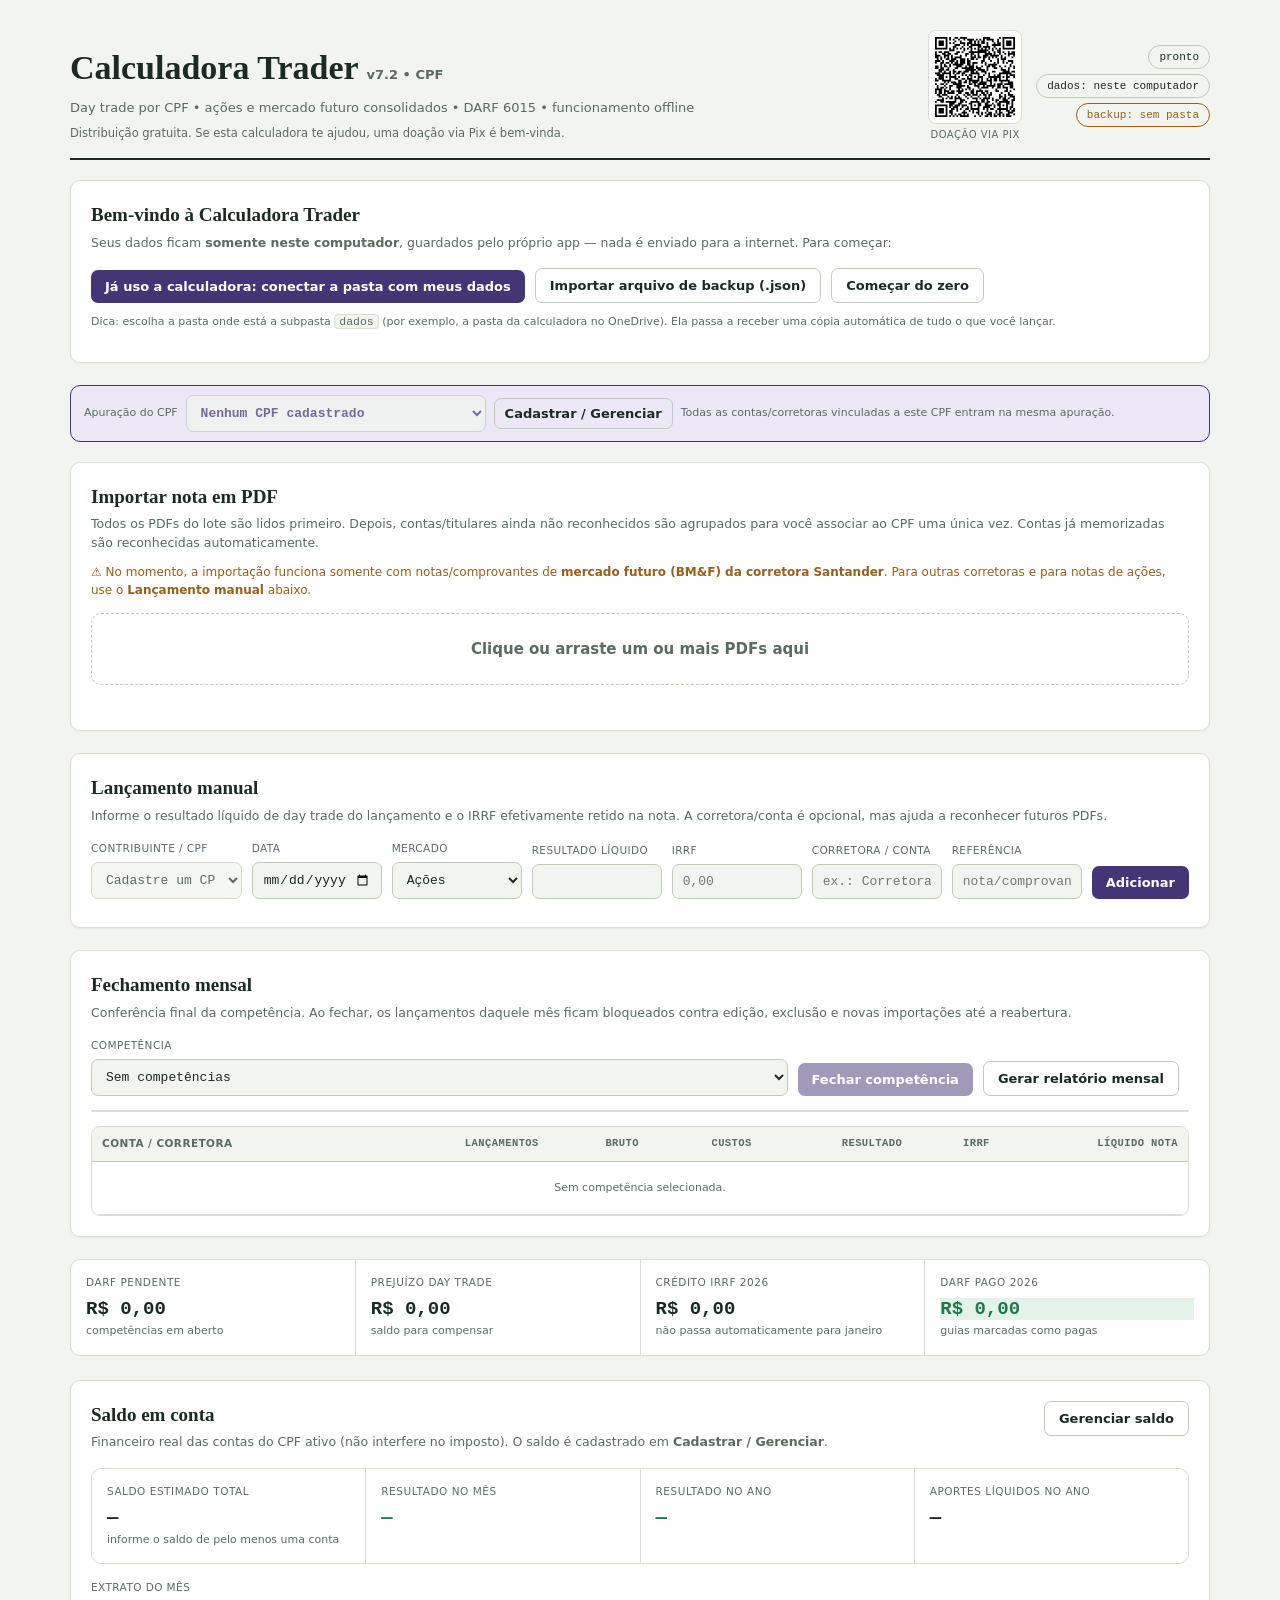
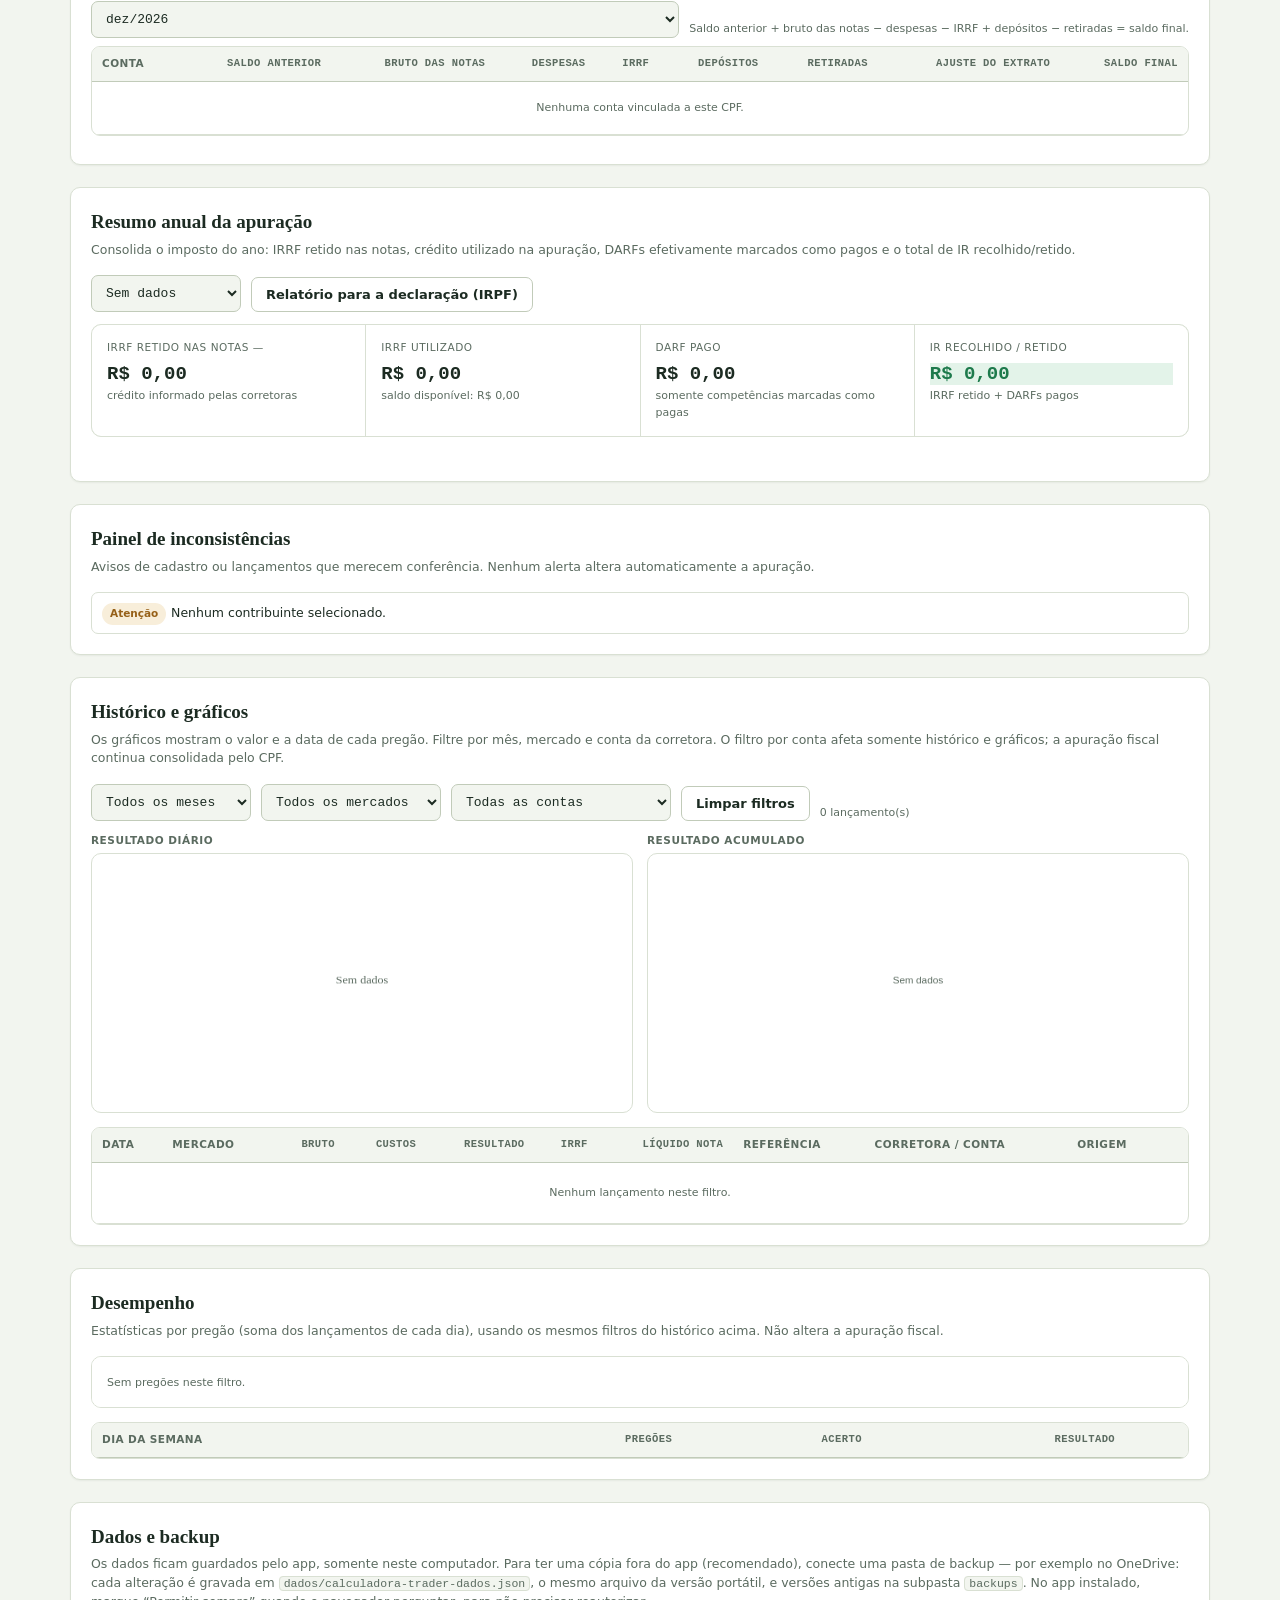
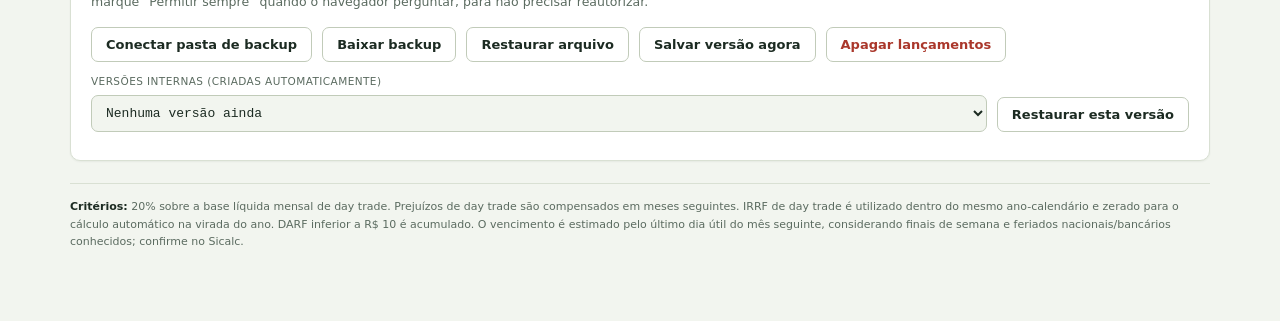
==== commit 5501332d: "v7.2.3: extrato do mês no saldo em conta e cancelar edição de lançamento Saldo em conta mostra, por " ====
--- a/index.html
+++ b/index.html
@@ -115,7 +115,7 @@
   <div class="scroll"><table><thead><tr><th>Titular encontrado</th><th>Conta encontrada</th><th>PDFs</th><th>Associar ao CPF</th></tr></thead><tbody id="assoc-body"></tbody></table></div>
 </div>
 <div id="staging-wrap" style="display:none;margin-top:15px"><div class="row" style="justify-content:space-between;margin-bottom:10px"><strong>Revisar antes de adicionar</strong><div><button type="button" class="ghost" id="stage-clear">Descartar</button> <button type="button" class="primary" id="stage-commit">Adicionar</button></div></div><div class="scroll"><table><thead><tr><th>Arquivo / identificação</th><th>CPF</th><th>Data</th><th>Mercado</th><th class="num">Resultado</th><th class="num">IRRF</th><th>Referência</th><th></th></tr></thead><tbody id="stage-body"></tbody></table></div></div></section>
-<section class="card"><h2>Lançamento manual</h2><p class="desc">Informe o resultado líquido de day trade do lançamento e o IRRF efetivamente retido na nota. A corretora/conta é opcional, mas ajuda a reconhecer futuros PDFs.</p><form id="entry-form" class="row"><div class="field" style="flex:1.5"><label>Contribuinte / CPF</label><select id="f-person" required></select></div><div class="field"><label>Data</label><input id="f-date" type="date" required></div><div class="field"><label>Mercado</label><select id="f-cat"><option value="acoes">Ações</option><option value="futuros">Mercado futuro</option></select></div><div class="field"><label>Resultado líquido</label><input id="f-result" type="number" step="0.01" required></div><div class="field"><label>IRRF</label><input id="f-irrf" type="number" step="0.01" placeholder="0,00"></div><div class="field" style="flex:1.2"><label>Corretora / conta</label><input id="f-account" placeholder="ex.: Corretora 123456"></div><div class="field" style="flex:1.2"><label>Referência</label><input id="f-ref" placeholder="nota/comprovante"></div><button id="entry-btn" class="primary">Adicionar</button></form><div id="entry-msg" class="status"></div></section>
+<section class="card"><h2>Lançamento manual</h2><p class="desc">Informe o resultado líquido de day trade do lançamento e o IRRF efetivamente retido na nota. A corretora/conta é opcional, mas ajuda a reconhecer futuros PDFs.</p><form id="entry-form" class="row"><div class="field" style="flex:1.5"><label>Contribuinte / CPF</label><select id="f-person" required></select></div><div class="field"><label>Data</label><input id="f-date" type="date" required></div><div class="field"><label>Mercado</label><select id="f-cat"><option value="acoes">Ações</option><option value="futuros">Mercado futuro</option></select></div><div class="field"><label>Resultado líquido</label><input id="f-result" type="number" step="0.01" required></div><div class="field"><label>IRRF</label><input id="f-irrf" type="number" step="0.01" placeholder="0,00"></div><div class="field" style="flex:1.2"><label>Corretora / conta</label><input id="f-account" placeholder="ex.: Corretora 123456"></div><div class="field" style="flex:1.2"><label>Referência</label><input id="f-ref" placeholder="nota/comprovante"></div><button id="entry-btn" class="primary">Adicionar</button><button type="button" class="ghost" id="entry-cancel" style="display:none">Cancelar edição</button></form><div id="entry-msg" class="status"></div></section>
 <section class="card">
   <h2>Fechamento mensal</h2>
   <p class="desc">Conferência final da competência. Ao fechar, os lançamentos daquele mês ficam bloqueados contra edição, exclusão e novas importações até a reabertura.</p>
@@ -139,6 +139,9 @@
     <button type="button" class="ghost" id="cash-open">Gerenciar saldo</button>
   </div>
   <div class="stats" id="cash-stats" style="margin-bottom:0"></div>
+  <div class="row" style="margin:16px 0 8px"><div class="field"><label>Extrato do mês</label><select id="cash-month" style="min-width:170px"></select></div><span class="small">Saldo anterior + bruto das notas − despesas − IRRF + depósitos − retiradas = saldo final.</span></div>
+  <div class="scroll"><table><thead><tr><th>Conta</th><th class="num">Saldo anterior</th><th class="num">Bruto das notas</th><th class="num">Despesas</th><th class="num">IRRF</th><th class="num">Depósitos</th><th class="num">Retiradas</th><th class="num">Ajuste do extrato</th><th class="num">Saldo final</th></tr></thead><tbody id="cash-statement"></tbody></table></div>
+  <div id="cash-statement-hint" class="small" style="margin-top:8px"></div>
 </section>
 
 <section class="card">
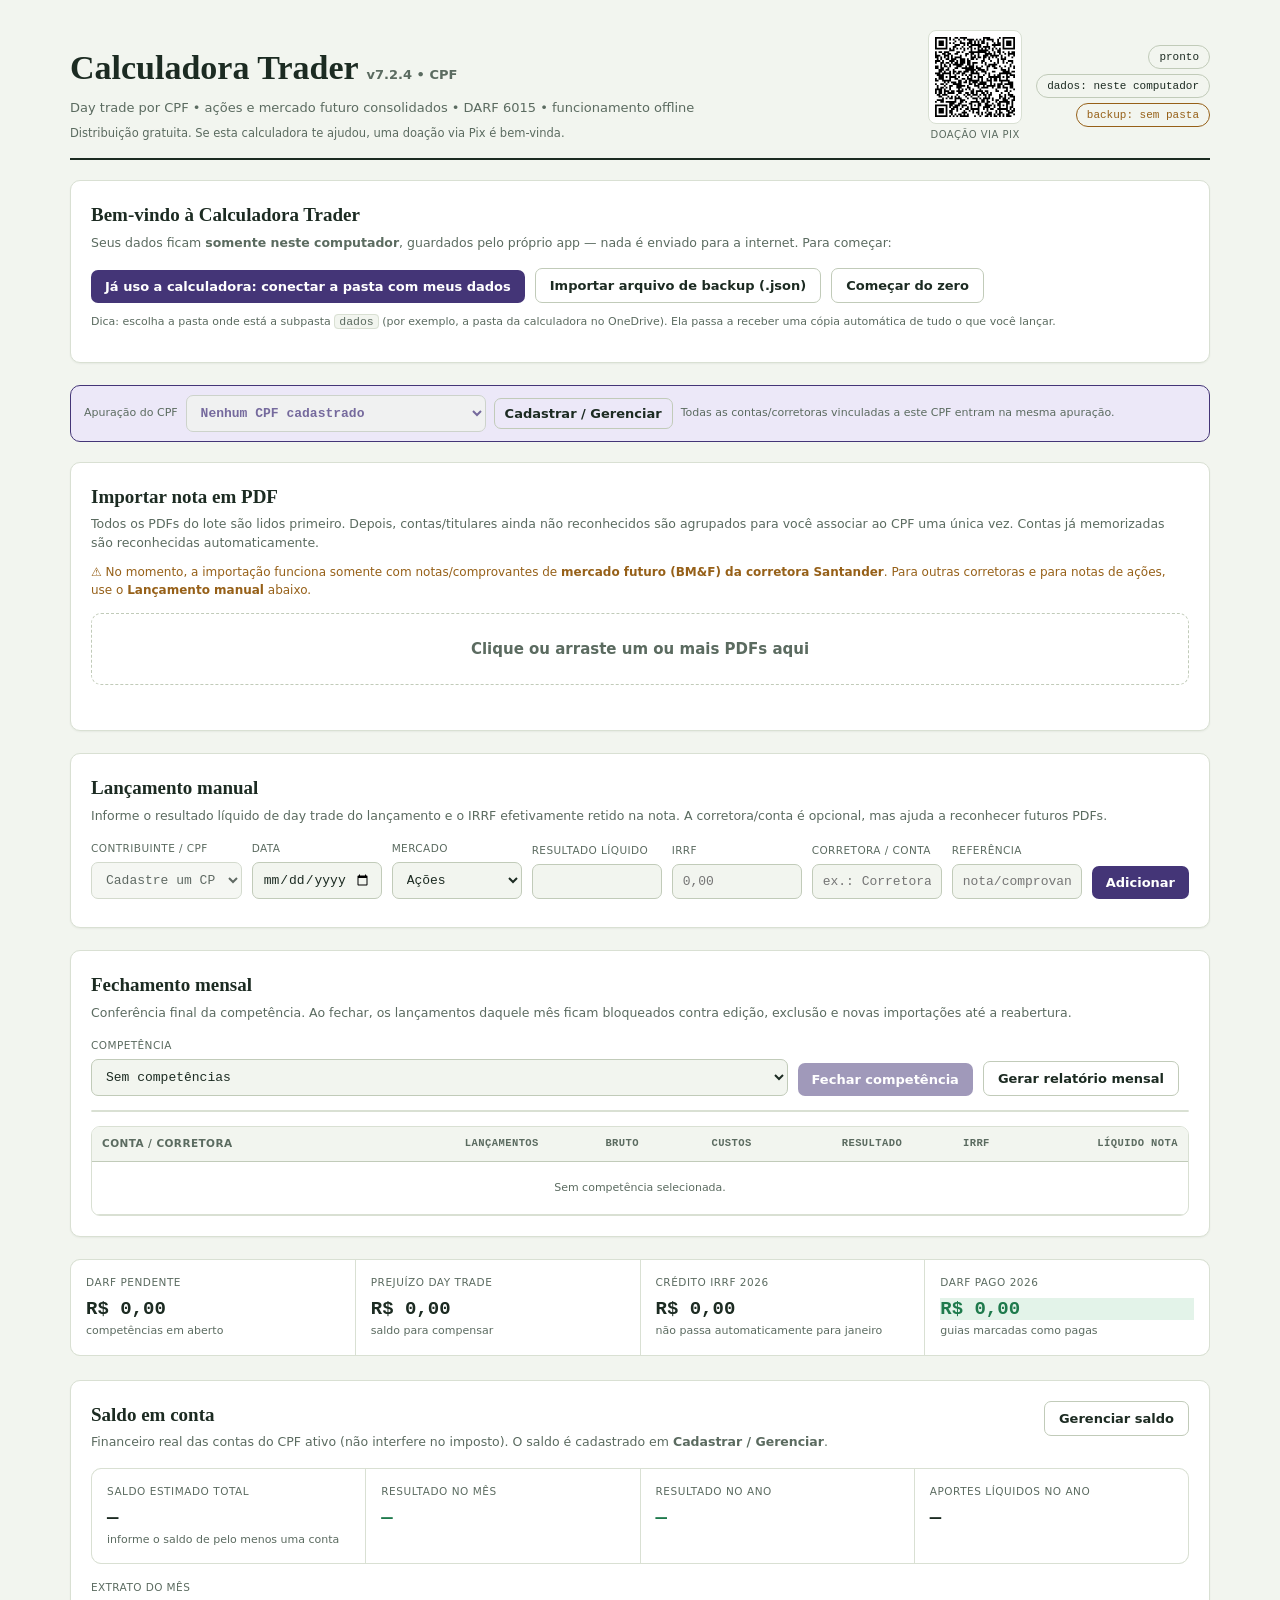
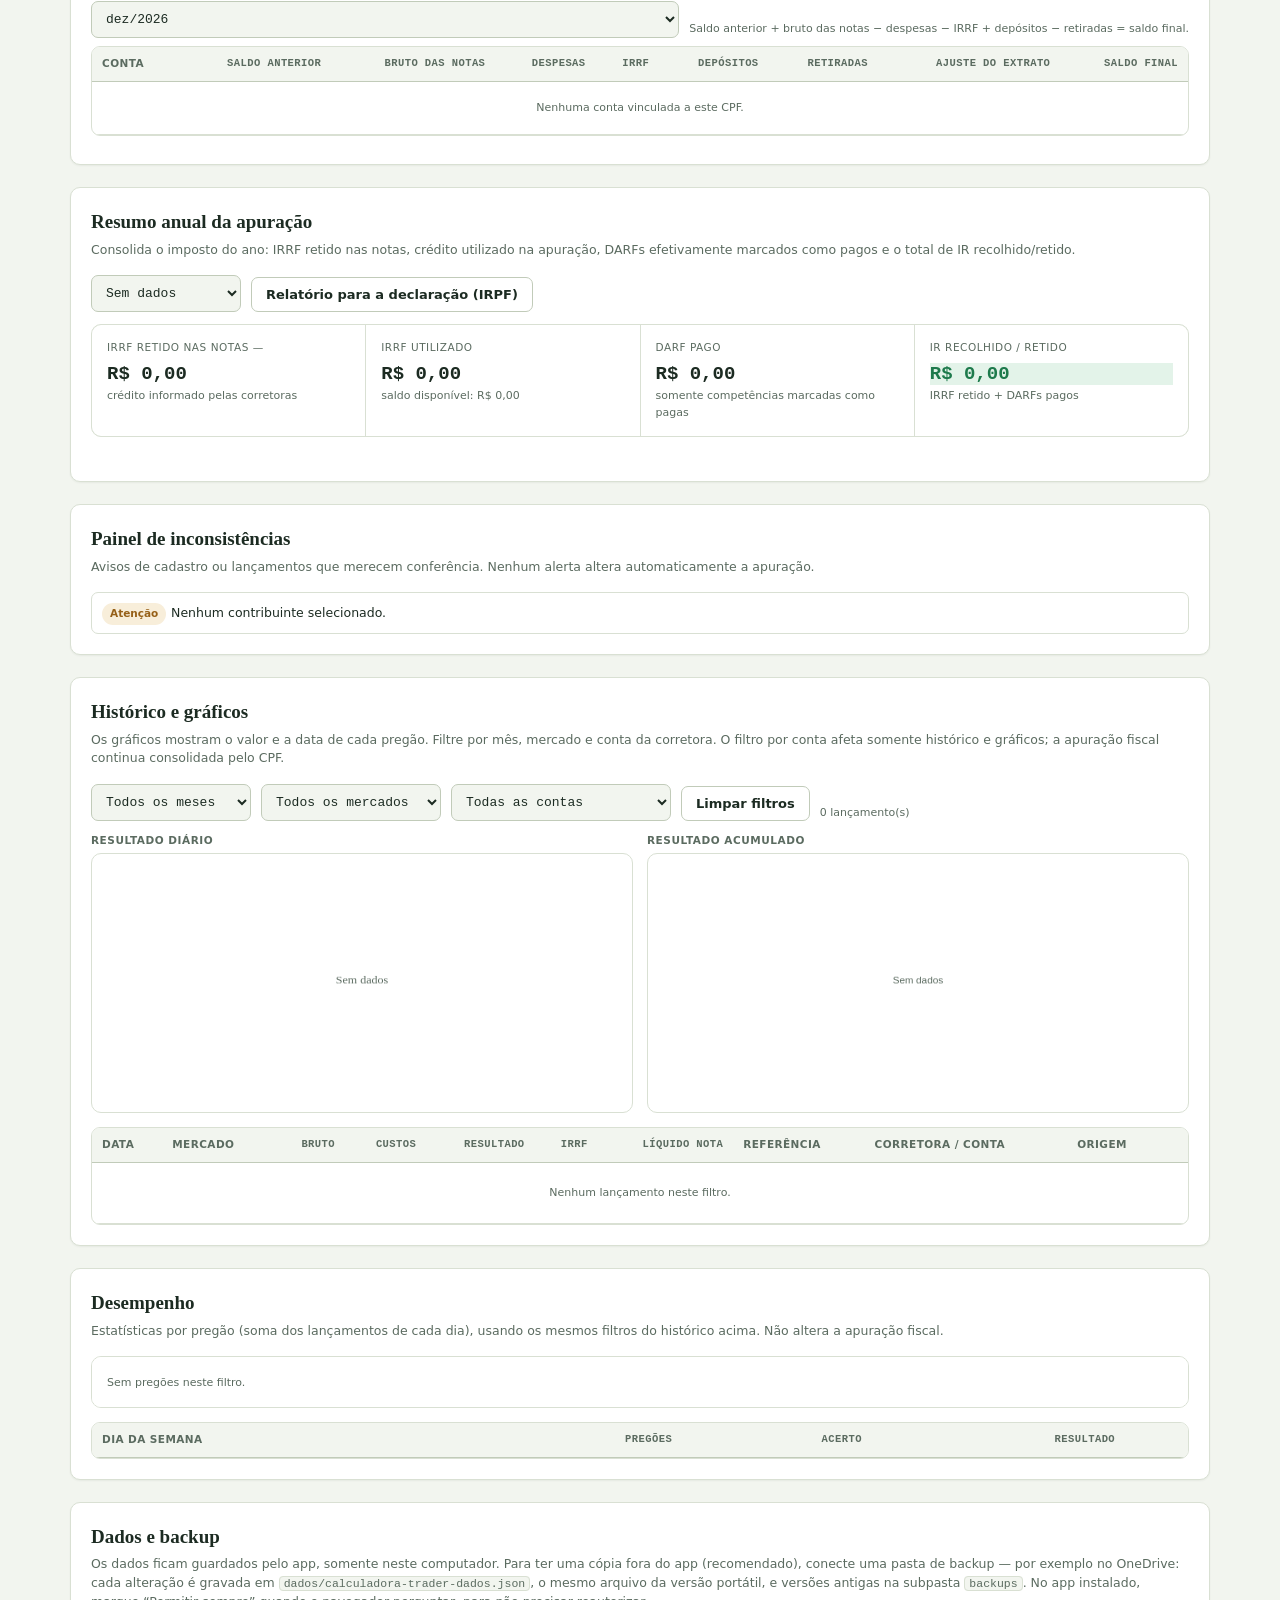
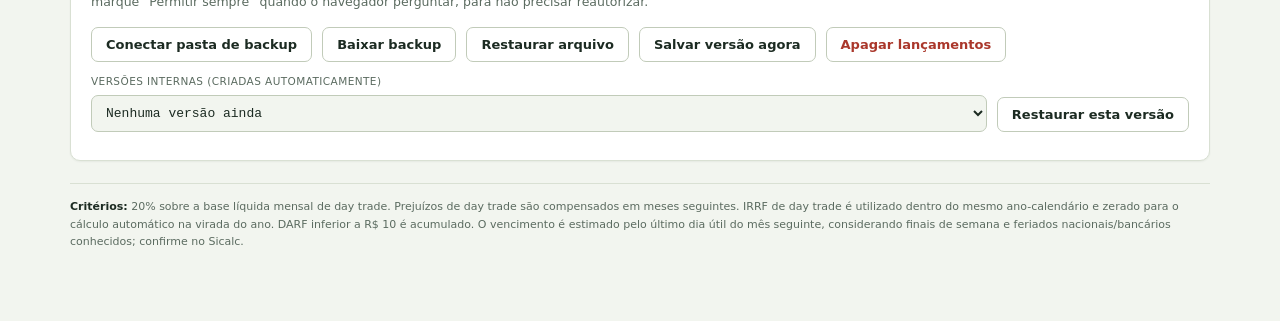
==== commit 65b6f4a7: "v7.2.4: número da versão no topo acompanha a versão publicada" ====
--- a/index.html
+++ b/index.html
@@ -28,7 +28,7 @@
 <div id="v3app">
 <div class="top">
   <div style="flex:1;min-width:280px">
-    <h1>Calculadora Trader <span style="font:600 13px var(--font-body);color:var(--ink-muted)">v7.2 • CPF</span></h1>
+    <h1>Calculadora Trader <span style="font:600 13px var(--font-body);color:var(--ink-muted)">v7.2.4 • CPF</span></h1>
     <p class="sub">Day trade por CPF • ações e mercado futuro consolidados • DARF 6015 • funcionamento offline</p>
     <p class="sub" style="margin-top:7px;font-size:11.5px">Distribuição gratuita. Se esta calculadora te ajudou, uma doação via Pix é bem-vinda.</p>
   </div>
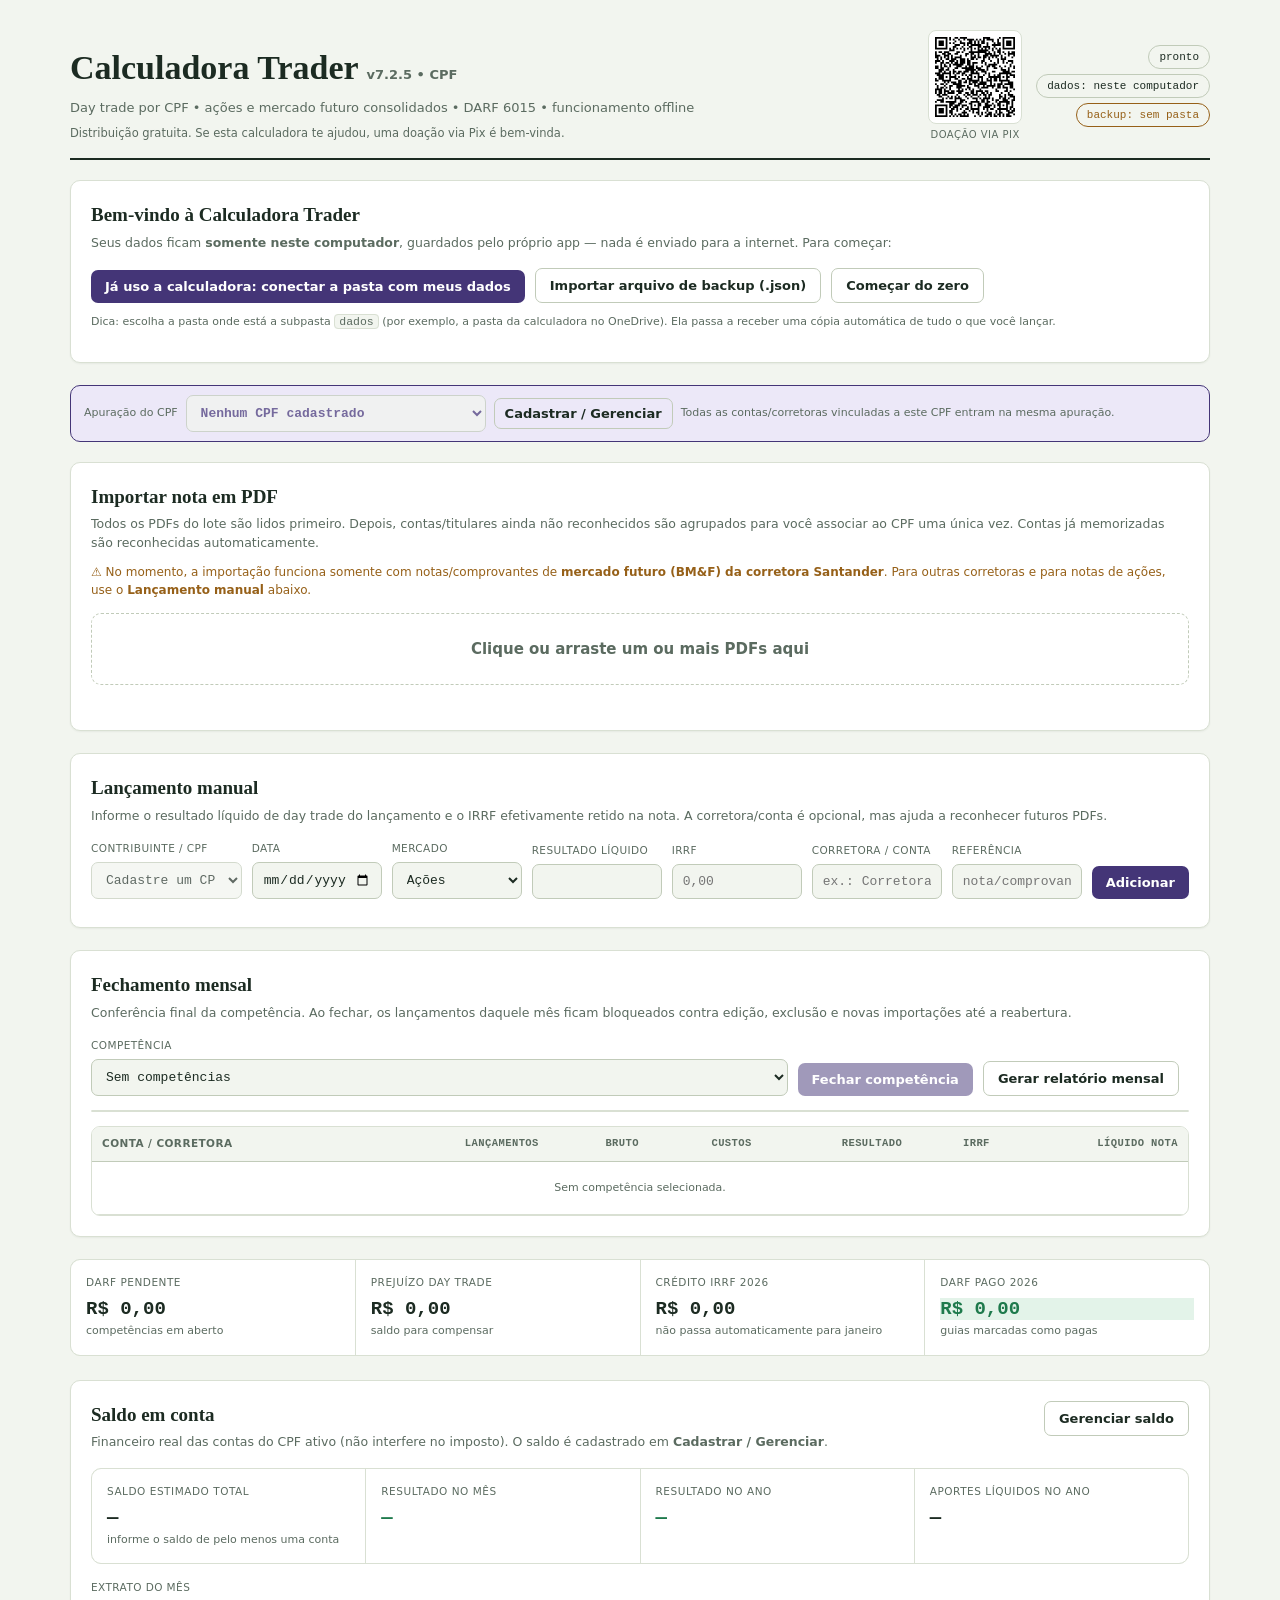
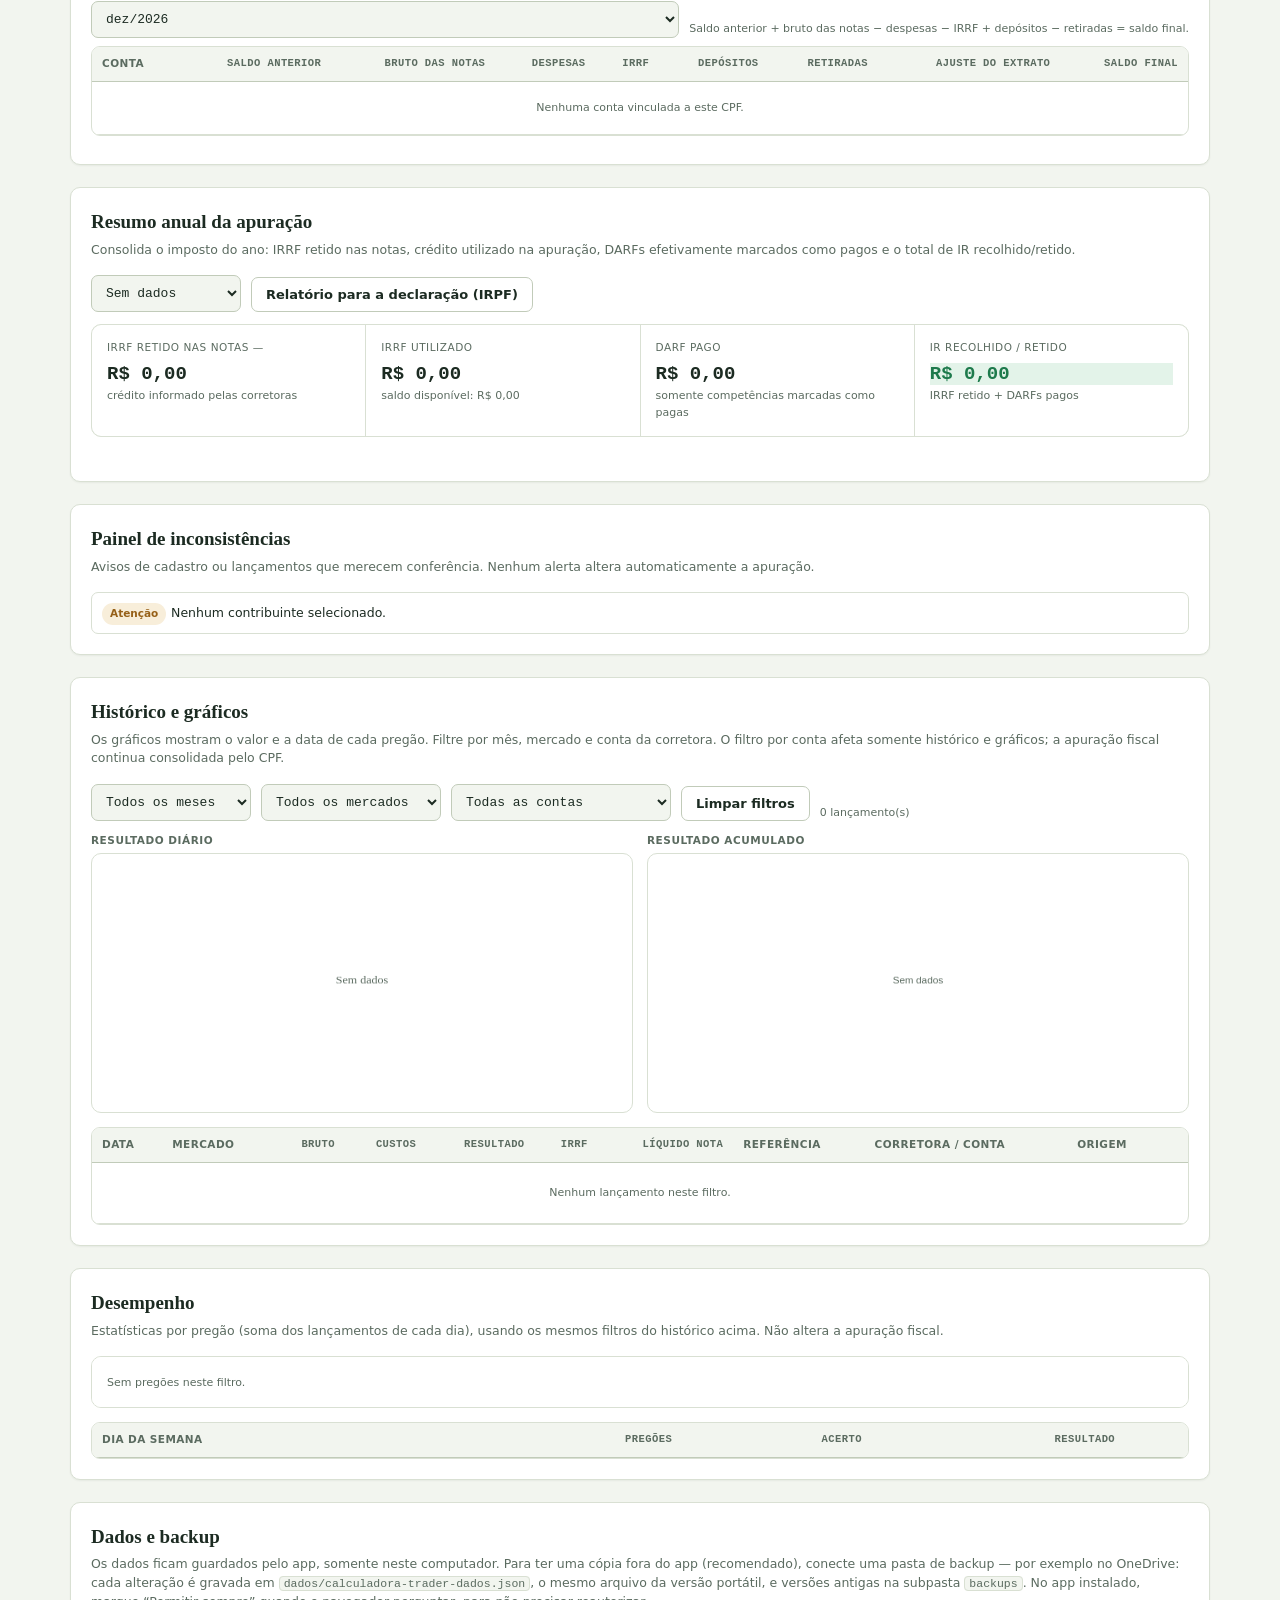
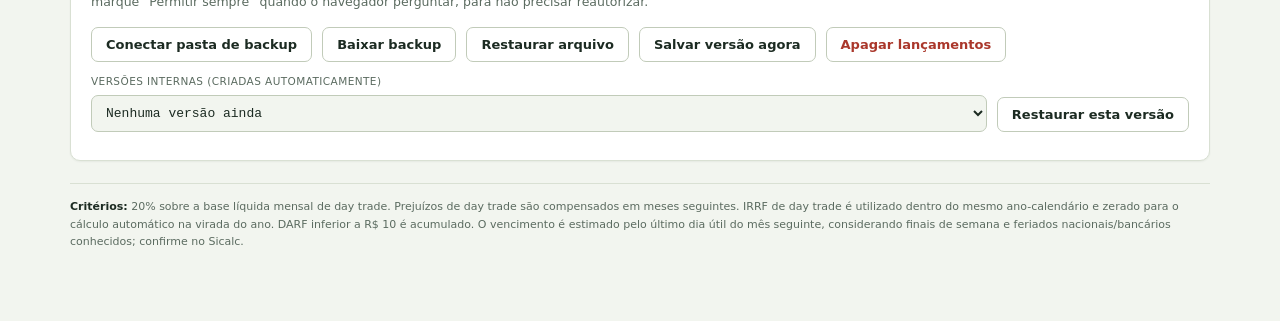
==== commit 80d4a9cf: "v7.2.5: saldo conferido antes do pregão (sem a nota do dia) A corretora só lança a nota de um pregão" ====
--- a/index.html
+++ b/index.html
@@ -28,7 +28,7 @@
 <div id="v3app">
 <div class="top">
   <div style="flex:1;min-width:280px">
-    <h1>Calculadora Trader <span style="font:600 13px var(--font-body);color:var(--ink-muted)">v7.2.4 • CPF</span></h1>
+    <h1>Calculadora Trader <span style="font:600 13px var(--font-body);color:var(--ink-muted)">v7.2.5 • CPF</span></h1>
     <p class="sub">Day trade por CPF • ações e mercado futuro consolidados • DARF 6015 • funcionamento offline</p>
     <p class="sub" style="margin-top:7px;font-size:11.5px">Distribuição gratuita. Se esta calculadora te ajudou, uma doação via Pix é bem-vinda.</p>
   </div>
@@ -86,13 +86,14 @@
       <div id="cash-manage" style="margin-top:22px;padding-top:16px;border-top:1px solid var(--line)">
         <div style="display:flex;justify-content:space-between;align-items:flex-end;gap:12px;flex-wrap:wrap;margin-bottom:6px">
           <div><h2 style="margin:0;font-size:17px">Saldo em conta</h2>
-          <div class="small" style="margin-top:3px;max-width:62ch">Informe uma vez o saldo do extrato (<strong>Saldo conferido</strong>, ao final do dia) e registre depósitos e retiradas. O app soma o líquido de cada nota e sugere o saldo atual. O DARF é pago pelo banco e não altera o saldo.</div></div>
+          <div class="small" style="margin-top:3px;max-width:62ch">Informe uma vez o saldo do extrato (<strong>Saldo conferido</strong>) e registre depósitos e retiradas. A corretora só lança a nota de um pregão no dia útil seguinte: o momento mais seguro para conferir é de manhã, <strong>antes do pregão</strong>. O app soma o líquido de cada nota e sugere o saldo atual. O DARF é pago pelo banco e não altera o saldo.</div></div>
           <div class="field" style="flex:0 1 320px"><label>Contribuinte</label><select id="cash-person"></select></div>
         </div>
         <form id="cash-form" class="row">
           <div class="field"><label>Conta</label><input id="c-account" list="c-accounts" inputmode="numeric" placeholder="nº da conta" required><datalist id="c-accounts"></datalist></div>
           <div class="field"><label>Data</label><input id="c-date" type="date" required></div>
           <div class="field"><label>Tipo</label><select id="c-type"><option value="saldo">Saldo conferido</option><option value="deposito">Depósito</option><option value="retirada">Retirada</option></select></div>
+          <div class="field" id="c-when-wrap"><label>Momento do saldo</label><select id="c-when"><option value="before">Antes do pregão (sem a nota do dia)</option><option value="end">Fim do dia (já com a nota do dia)</option></select></div>
           <div class="field"><label>Valor (R$)</label><input id="c-amount" type="number" step="0.01" min="0" required></div>
           <div class="field" style="flex:1.4"><label>Observação</label><input id="c-note" placeholder="opcional"></div>
           <button class="primary" id="cash-btn">Registrar</button>
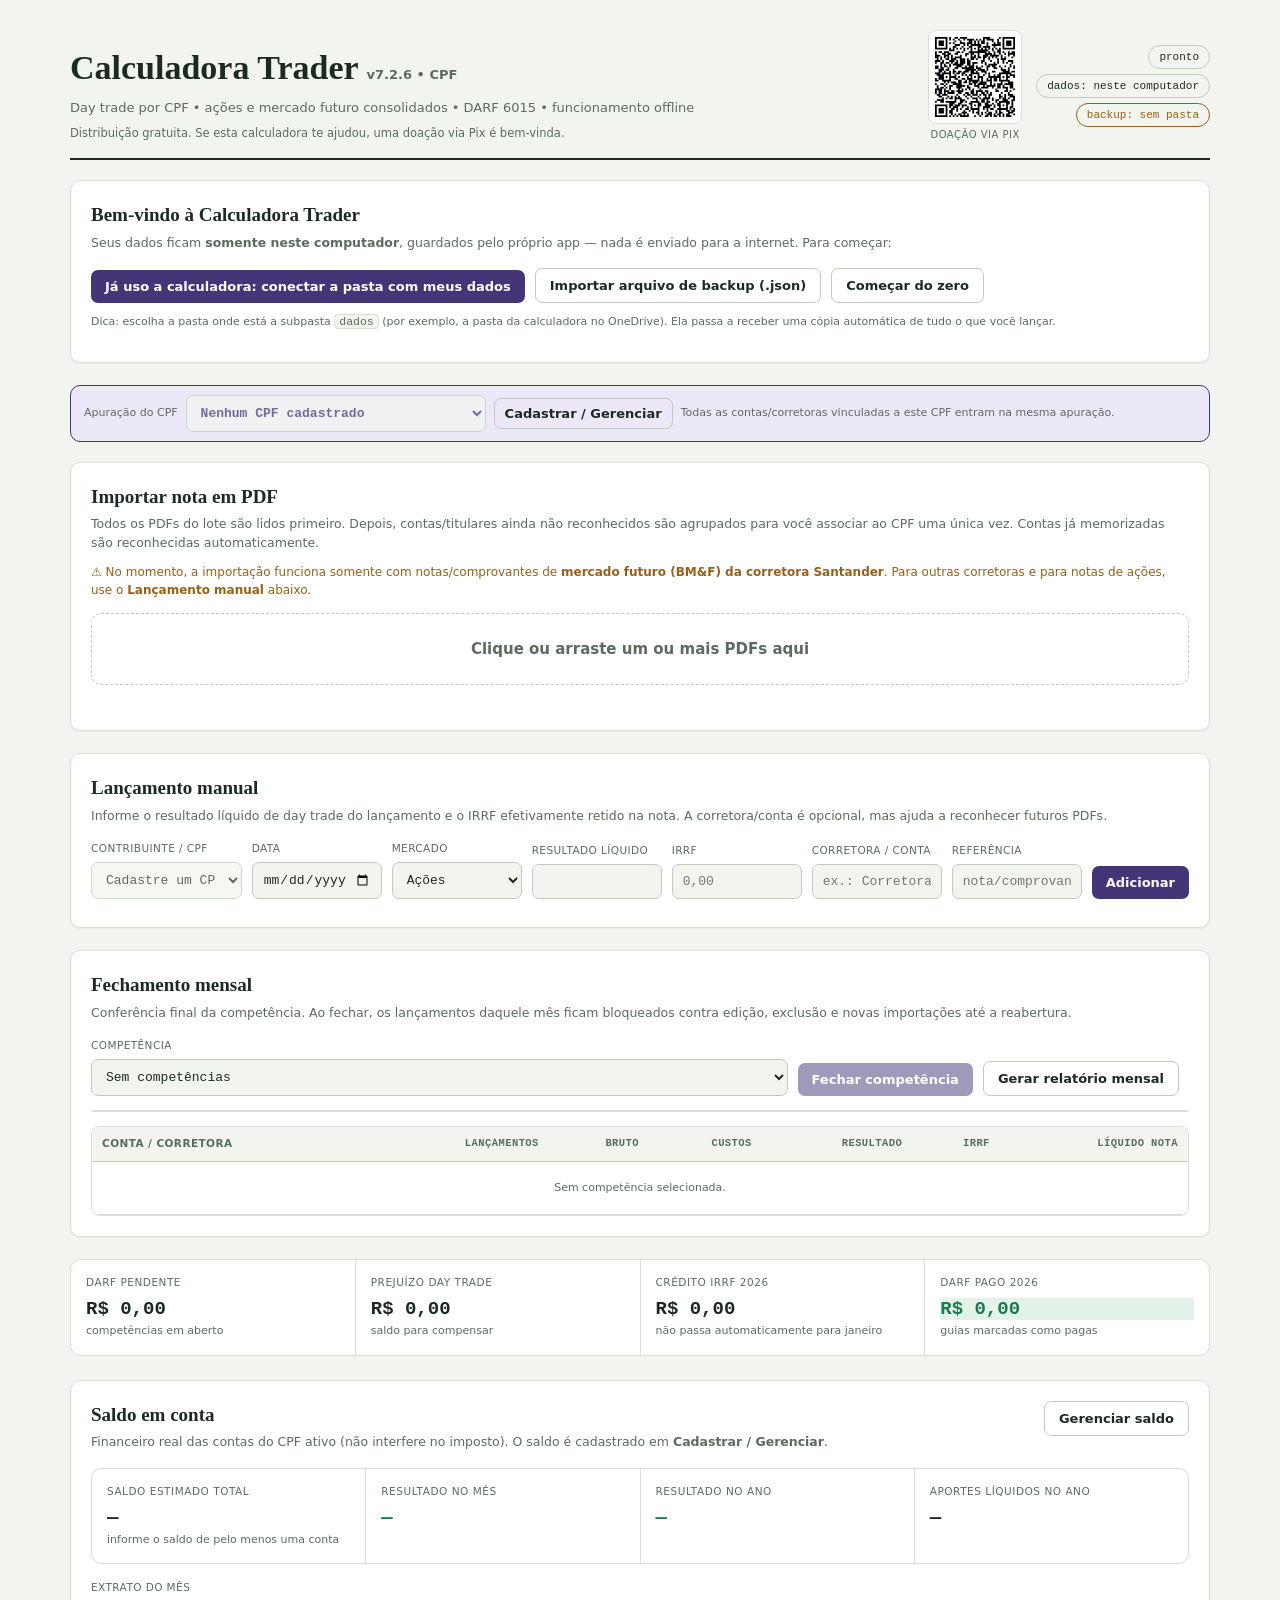
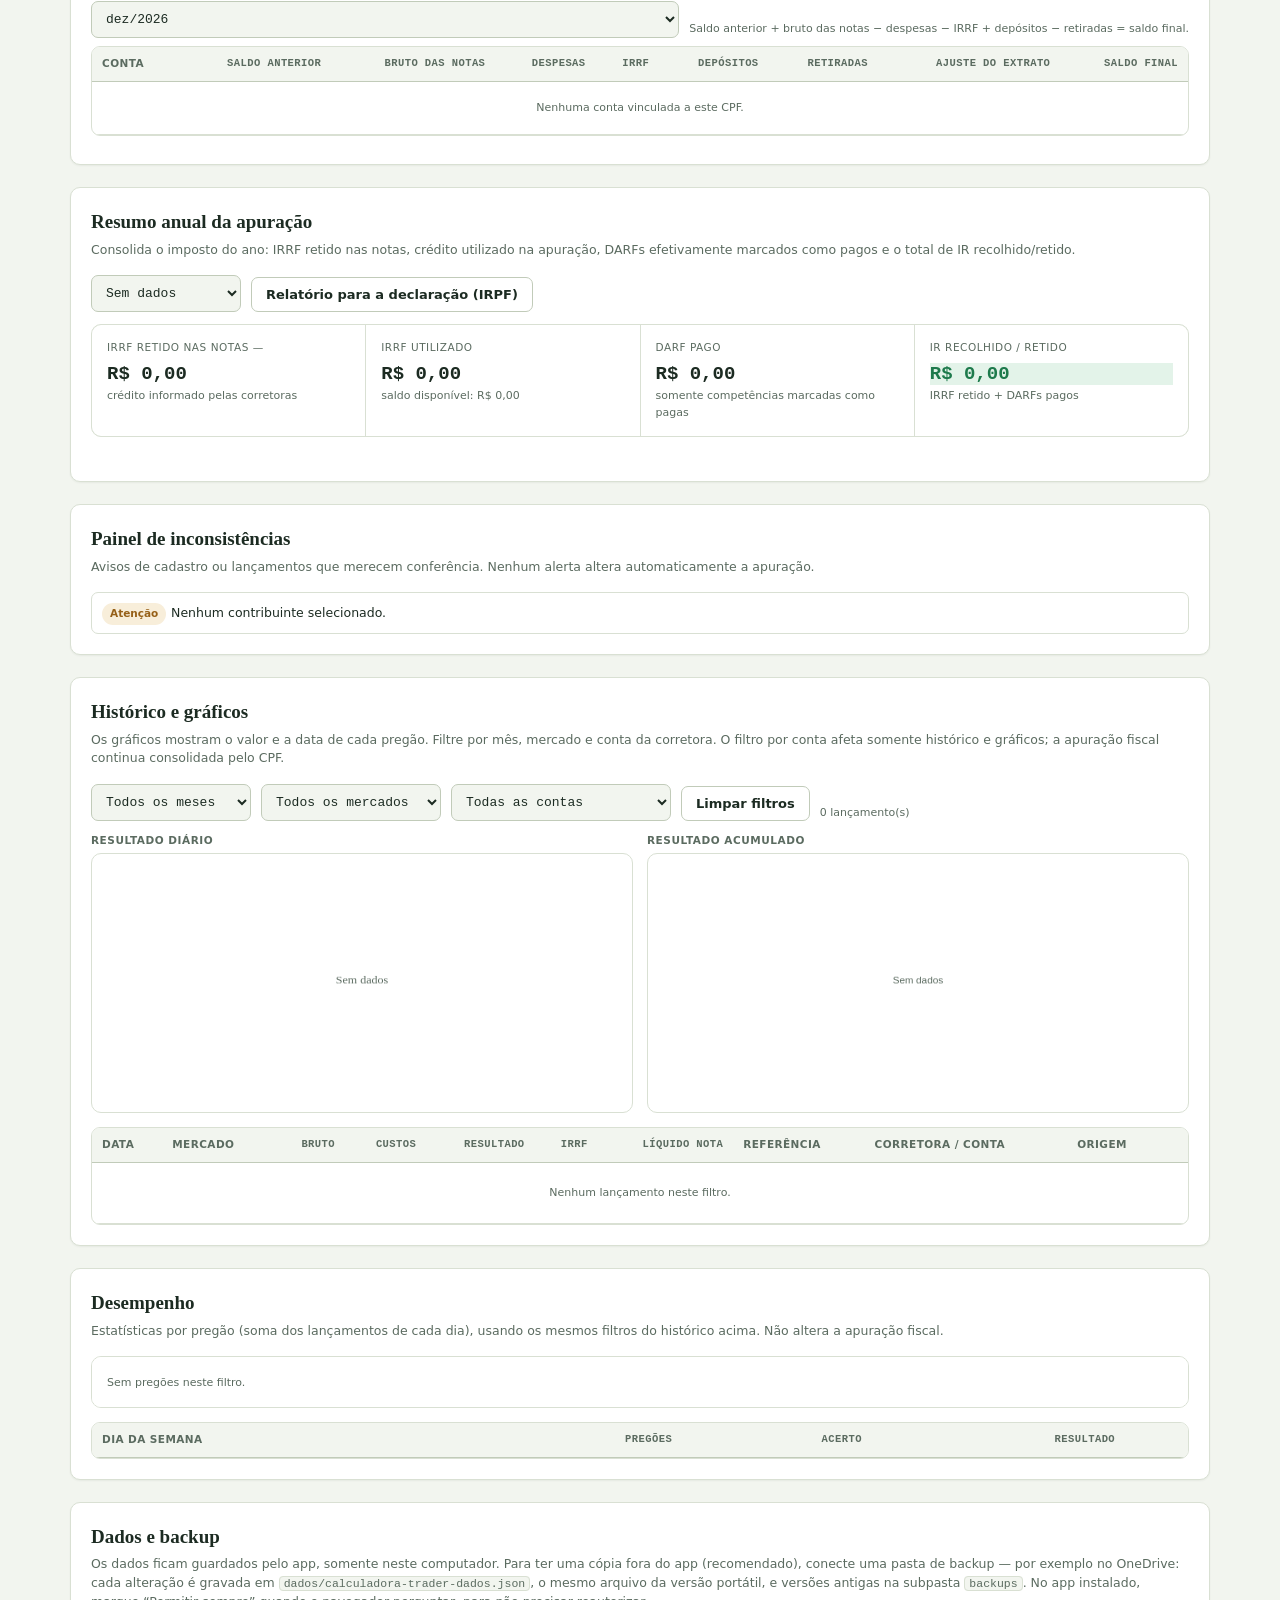
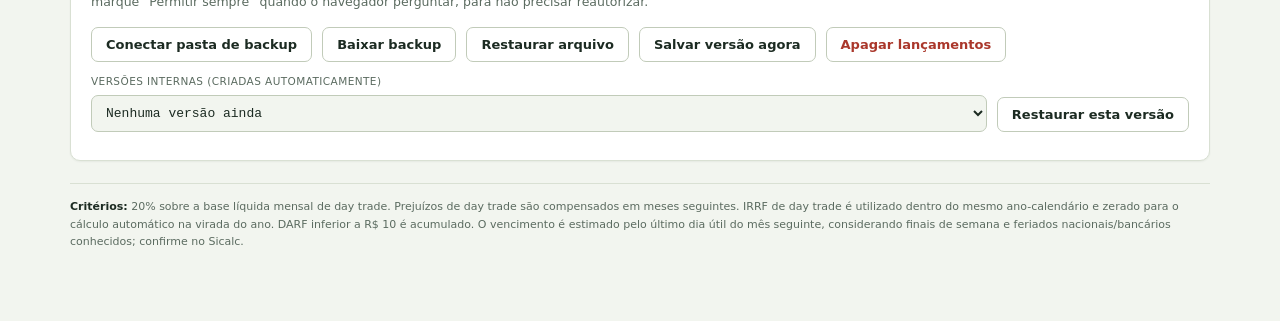
==== commit 883e5427: "v7.2.6: nota de corretagem Santander sem aviso falso e com nome do titular Em nota com WIN e WDO no " ====
--- a/index.html
+++ b/index.html
@@ -28,7 +28,7 @@
 <div id="v3app">
 <div class="top">
   <div style="flex:1;min-width:280px">
-    <h1>Calculadora Trader <span style="font:600 13px var(--font-body);color:var(--ink-muted)">v7.2.5 • CPF</span></h1>
+    <h1>Calculadora Trader <span style="font:600 13px var(--font-body);color:var(--ink-muted)">v7.2.6 • CPF</span></h1>
     <p class="sub">Day trade por CPF • ações e mercado futuro consolidados • DARF 6015 • funcionamento offline</p>
     <p class="sub" style="margin-top:7px;font-size:11.5px">Distribuição gratuita. Se esta calculadora te ajudou, uma doação via Pix é bem-vinda.</p>
   </div>
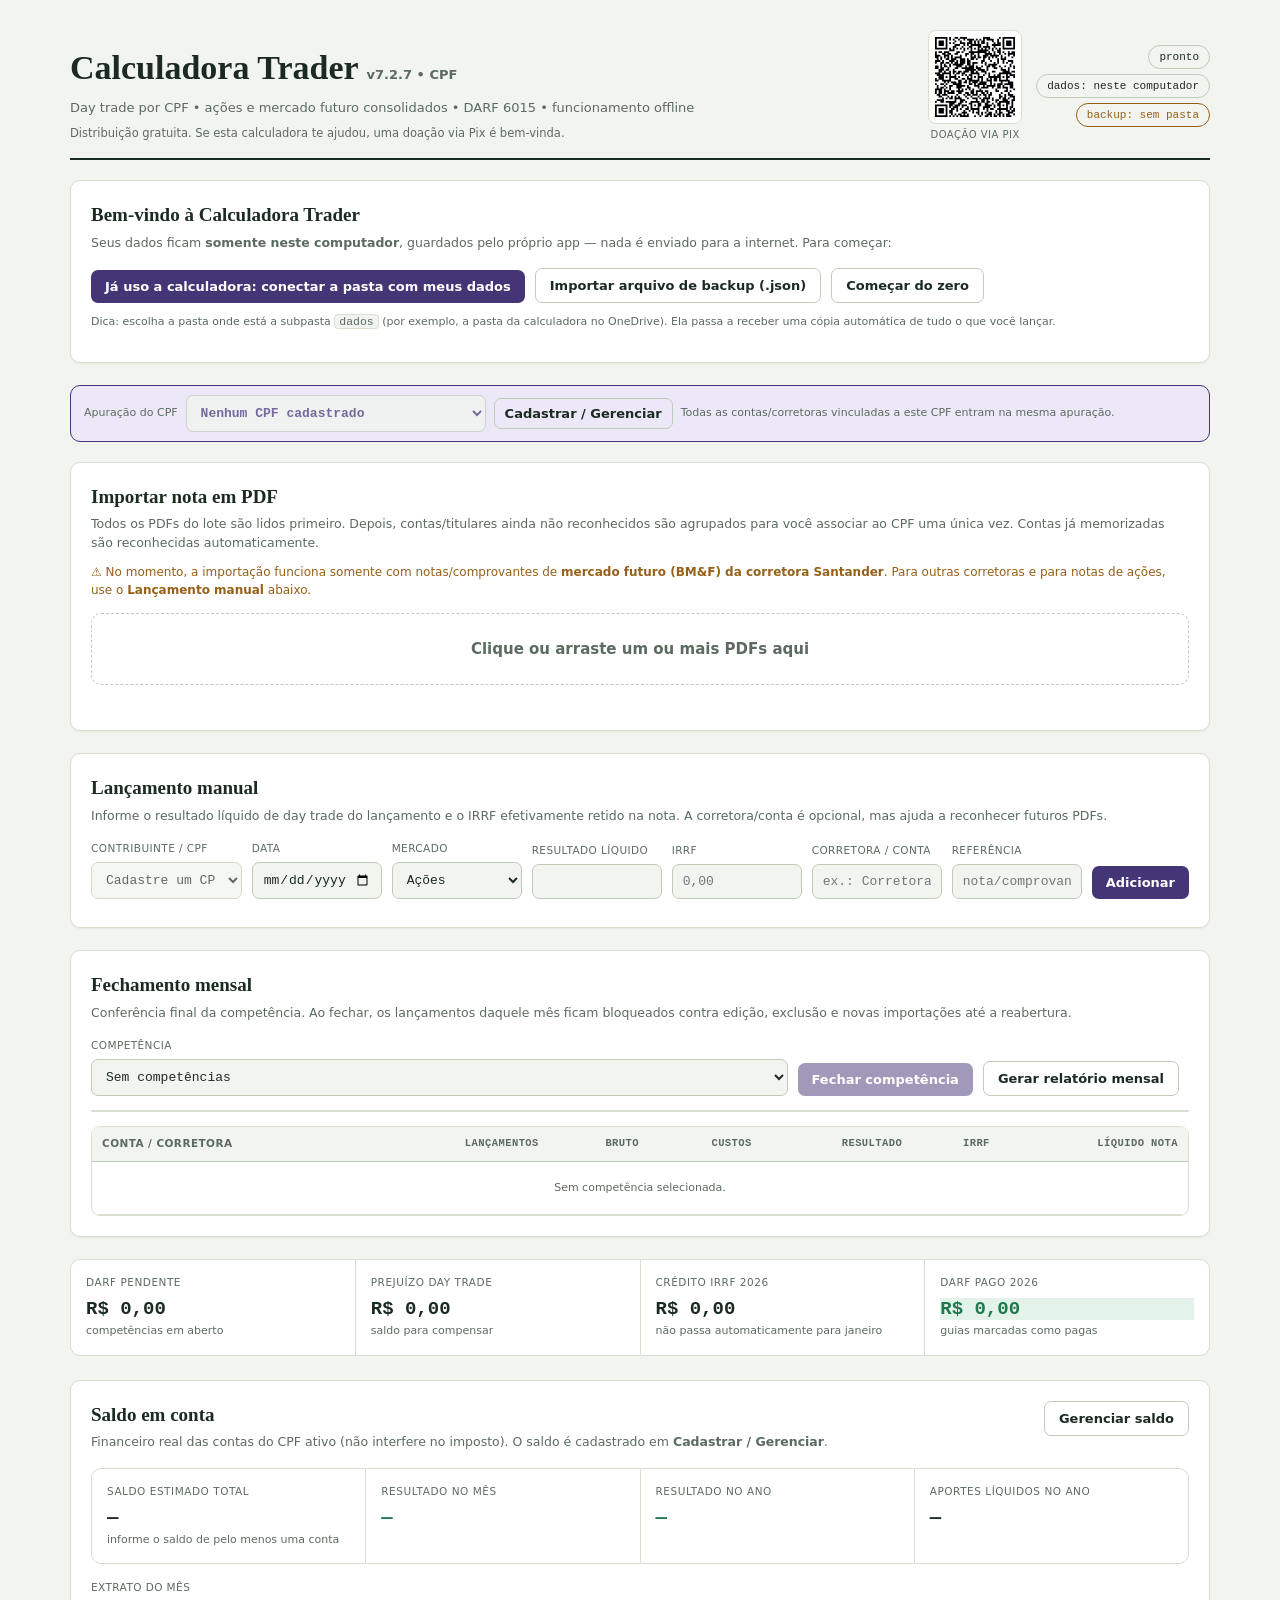
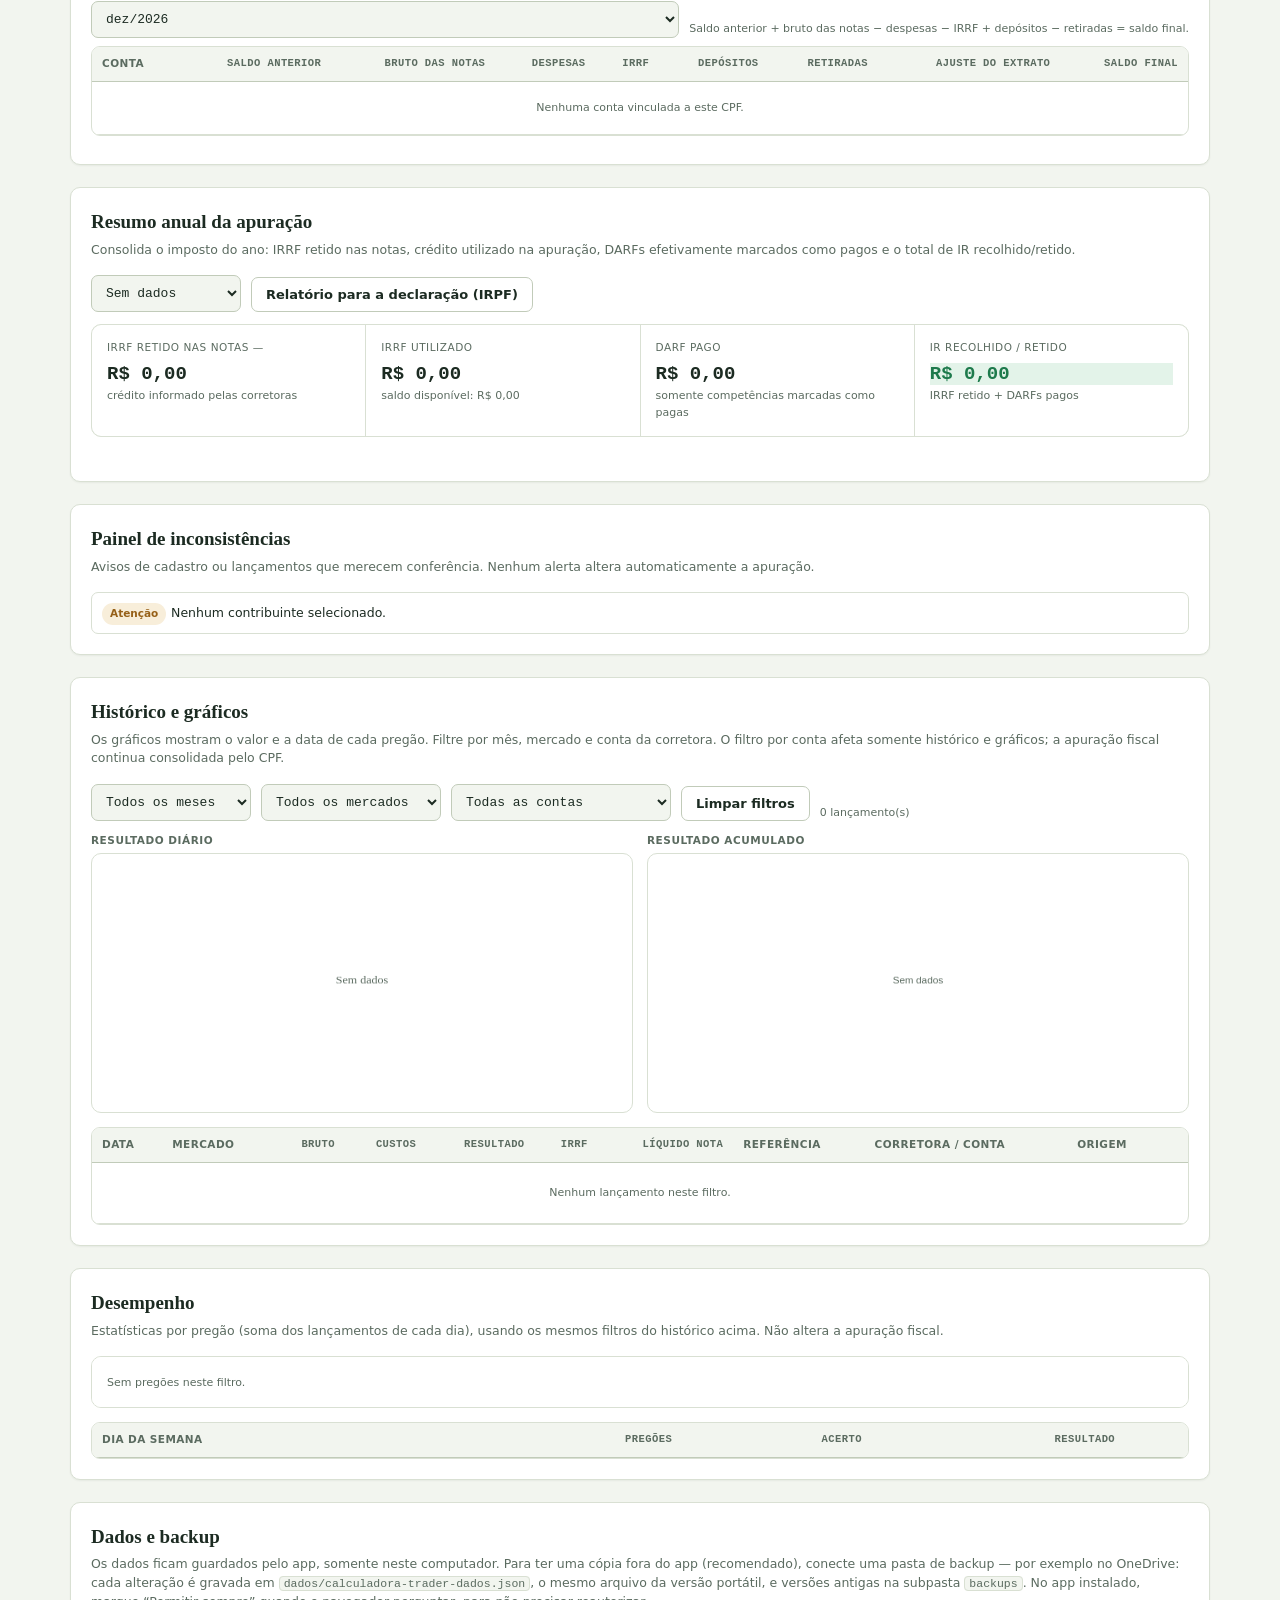
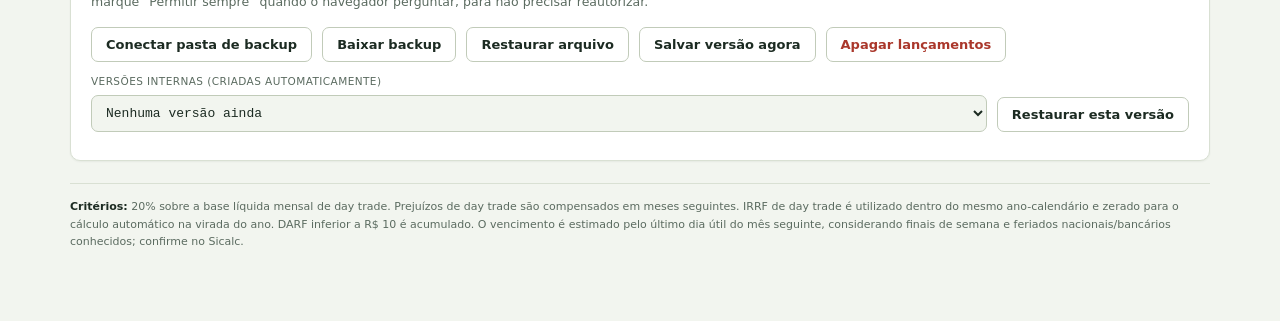
==== commit 81924ef4: "v7.2.7: saldo conferido usa o nome do extrato da corretora (Saldo final do dia)" ====
--- a/index.html
+++ b/index.html
@@ -28,7 +28,7 @@
 <div id="v3app">
 <div class="top">
   <div style="flex:1;min-width:280px">
-    <h1>Calculadora Trader <span style="font:600 13px var(--font-body);color:var(--ink-muted)">v7.2.6 • CPF</span></h1>
+    <h1>Calculadora Trader <span style="font:600 13px var(--font-body);color:var(--ink-muted)">v7.2.7 • CPF</span></h1>
     <p class="sub">Day trade por CPF • ações e mercado futuro consolidados • DARF 6015 • funcionamento offline</p>
     <p class="sub" style="margin-top:7px;font-size:11.5px">Distribuição gratuita. Se esta calculadora te ajudou, uma doação via Pix é bem-vinda.</p>
   </div>
@@ -86,14 +86,14 @@
       <div id="cash-manage" style="margin-top:22px;padding-top:16px;border-top:1px solid var(--line)">
         <div style="display:flex;justify-content:space-between;align-items:flex-end;gap:12px;flex-wrap:wrap;margin-bottom:6px">
           <div><h2 style="margin:0;font-size:17px">Saldo em conta</h2>
-          <div class="small" style="margin-top:3px;max-width:62ch">Informe uma vez o saldo do extrato (<strong>Saldo conferido</strong>) e registre depósitos e retiradas. A corretora só lança a nota de um pregão no dia útil seguinte: o momento mais seguro para conferir é de manhã, <strong>antes do pregão</strong>. O app soma o líquido de cada nota e sugere o saldo atual. O DARF é pago pelo banco e não altera o saldo.</div></div>
+          <div class="small" style="margin-top:3px;max-width:62ch">Informe uma vez o saldo do extrato (<strong>Saldo conferido</strong>) e registre depósitos e retiradas. Use o <strong>“Saldo final do dia”</strong> do extrato da corretora: ele ainda não tem o pregão daquele dia, que só é lançado no dia útil seguinte. O saldo que aparece durante o pregão muda a cada operação e não serve para conferir. O app soma o líquido de cada nota e sugere o saldo atual. O DARF é pago pelo banco e não altera o saldo.</div></div>
           <div class="field" style="flex:0 1 320px"><label>Contribuinte</label><select id="cash-person"></select></div>
         </div>
         <form id="cash-form" class="row">
           <div class="field"><label>Conta</label><input id="c-account" list="c-accounts" inputmode="numeric" placeholder="nº da conta" required><datalist id="c-accounts"></datalist></div>
           <div class="field"><label>Data</label><input id="c-date" type="date" required></div>
           <div class="field"><label>Tipo</label><select id="c-type"><option value="saldo">Saldo conferido</option><option value="deposito">Depósito</option><option value="retirada">Retirada</option></select></div>
-          <div class="field" id="c-when-wrap"><label>Momento do saldo</label><select id="c-when"><option value="before">Antes do pregão (sem a nota do dia)</option><option value="end">Fim do dia (já com a nota do dia)</option></select></div>
+          <div class="field" id="c-when-wrap"><label>Momento do saldo</label><select id="c-when"><option value="before">“Saldo final do dia” do extrato</option><option value="end">Já somando o pregão do dia</option></select></div>
           <div class="field"><label>Valor (R$)</label><input id="c-amount" type="number" step="0.01" min="0" required></div>
           <div class="field" style="flex:1.4"><label>Observação</label><input id="c-note" placeholder="opcional"></div>
           <button class="primary" id="cash-btn">Registrar</button>
